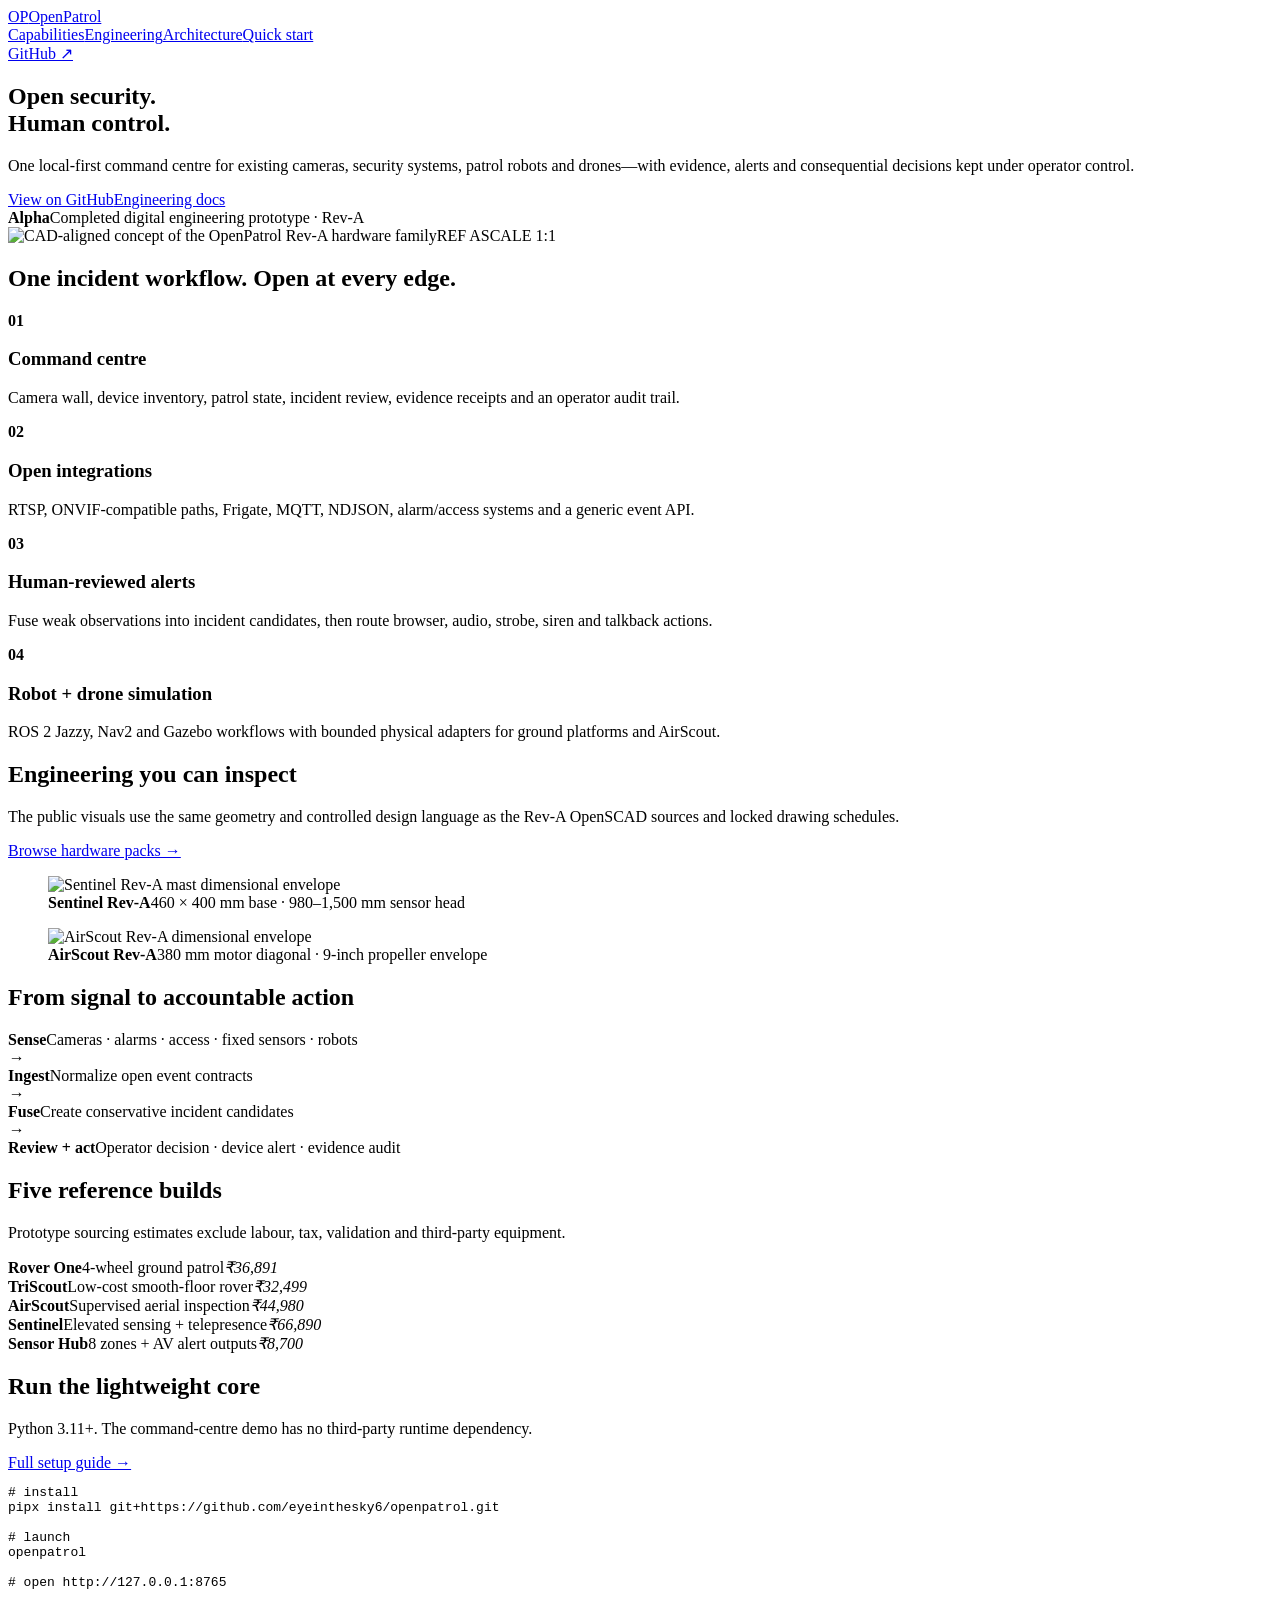
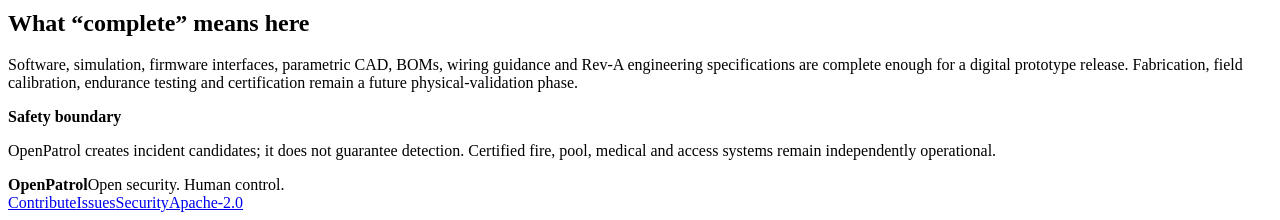
==== site/index.html @ d061abcc "Prepare OpenPatrol public launch" ====
<!doctype html>
<html lang="en">
<head>
  <meta charset="utf-8">
  <meta name="viewport" content="width=device-width,initial-scale=1">
  <meta name="description" content="OpenPatrol is an open, local-first command centre for cameras, security systems, patrol robots and drones.">
  <meta property="og:title" content="OpenPatrol — Open security. Human control.">
  <meta property="og:description" content="A completed digital engineering prototype for open, local-first patrol and incident operations.">
  <title>OpenPatrol — Open security. Human control.</title>
  <link rel="stylesheet" href="styles.css">
</head>
<body>
  <header class="nav"><a class="brand" href="#top"><span class="mark">OP</span>OpenPatrol</a><nav><a href="#capabilities">Capabilities</a><a href="#engineering">Engineering</a><a href="#architecture">Architecture</a><a href="#start">Quick start</a></nav><a class="nav-github" href="https://github.com/eyeinthesky6/openpatrol">GitHub ↗</a></header>
  <main id="top">
    <section class="hero wrap">
      <div class="hero-copy"><h1>Open security.<br><span>Human control.</span></h1><p>One local-first command centre for existing cameras, security systems, patrol robots and drones—with evidence, alerts and consequential decisions kept under operator control.</p><div class="actions"><a class="button primary" href="https://github.com/eyeinthesky6/openpatrol">View on GitHub</a><a class="button" href="https://github.com/eyeinthesky6/openpatrol/tree/main/docs">Engineering docs</a></div><div class="status"><strong>Alpha</strong><span>Completed digital engineering prototype · Rev-A</span></div></div>
      <div class="hero-visual"><img src="assets/openpatrol-hardware-family-concept.svg" alt="CAD-aligned concept of the OpenPatrol Rev-A hardware family"><span class="measure m1">REF A</span><span class="measure m2">SCALE 1:1</span></div>
    </section>
    <section id="capabilities" class="band"><div class="wrap"><h2>One incident workflow. Open at every edge.</h2><div class="capabilities"><article><b>01</b><h3>Command centre</h3><p>Camera wall, device inventory, patrol state, incident review, evidence receipts and an operator audit trail.</p></article><article><b>02</b><h3>Open integrations</h3><p>RTSP, ONVIF-compatible paths, Frigate, MQTT, NDJSON, alarm/access systems and a generic event API.</p></article><article><b>03</b><h3>Human-reviewed alerts</h3><p>Fuse weak observations into incident candidates, then route browser, audio, strobe, siren and talkback actions.</p></article><article><b>04</b><h3>Robot + drone simulation</h3><p>ROS 2 Jazzy, Nav2 and Gazebo workflows with bounded physical adapters for ground platforms and AirScout.</p></article></div></div></section>
    <section id="engineering" class="wrap engineering"><div class="section-head"><div><h2>Engineering you can inspect</h2><p>The public visuals use the same geometry and controlled design language as the Rev-A OpenSCAD sources and locked drawing schedules.</p></div><a href="https://github.com/eyeinthesky6/openpatrol/tree/main/hardware">Browse hardware packs →</a></div><div class="drawings"><figure><img src="assets/sentinel-mast-envelope.svg" alt="Sentinel Rev-A mast dimensional envelope"><figcaption><strong>Sentinel Rev-A</strong><span>460 × 400 mm base · 980–1,500 mm sensor head</span></figcaption></figure><figure><img src="assets/airscout-envelope.svg" alt="AirScout Rev-A dimensional envelope"><figcaption><strong>AirScout Rev-A</strong><span>380 mm motor diagonal · 9-inch propeller envelope</span></figcaption></figure></div></section>
    <section id="architecture" class="architecture"><div class="wrap"><h2>From signal to accountable action</h2><div class="flow"><div><strong>Sense</strong><span>Cameras · alarms · access · fixed sensors · robots</span></div><i>→</i><div><strong>Ingest</strong><span>Normalize open event contracts</span></div><i>→</i><div><strong>Fuse</strong><span>Create conservative incident candidates</span></div><i>→</i><div><strong>Review + act</strong><span>Operator decision · device alert · evidence audit</span></div></div></div></section>
    <section class="wrap platforms"><div class="section-head"><div><h2>Five reference builds</h2><p>Prototype sourcing estimates exclude labour, tax, validation and third-party equipment.</p></div></div><div class="platform-list"><div><strong>Rover One</strong><span>4-wheel ground patrol</span><em>₹36,891</em></div><div><strong>TriScout</strong><span>Low-cost smooth-floor rover</span><em>₹32,499</em></div><div><strong>AirScout</strong><span>Supervised aerial inspection</span><em>₹44,980</em></div><div><strong>Sentinel</strong><span>Elevated sensing + telepresence</span><em>₹66,890</em></div><div><strong>Sensor Hub</strong><span>8 zones + AV alert outputs</span><em>₹8,700</em></div></div></section>
    <section id="start" class="start"><div class="wrap start-grid"><div><h2>Run the lightweight core</h2><p>Python 3.11+. The command-centre demo has no third-party runtime dependency.</p><a href="https://github.com/eyeinthesky6/openpatrol/blob/main/docs/setup-guide.md">Full setup guide →</a></div><pre><code><span># install</span>
pipx install git+https://github.com/eyeinthesky6/openpatrol.git

<span># launch</span>
openpatrol

<span># open http://127.0.0.1:8765</span></code></pre></div></section>
    <section class="wrap boundary"><div><h2>What “complete” means here</h2><p>Software, simulation, firmware interfaces, parametric CAD, BOMs, wiring guidance and Rev-A engineering specifications are complete enough for a digital prototype release. Fabrication, field calibration, endurance testing and certification remain a future physical-validation phase.</p></div><div class="boundary-note"><strong>Safety boundary</strong><p>OpenPatrol creates incident candidates; it does not guarantee detection. Certified fire, pool, medical and access systems remain independently operational.</p></div></section>
  </main>
  <footer><div class="wrap"><div><strong>OpenPatrol</strong><span>Open security. Human control.</span></div><div><a href="https://github.com/eyeinthesky6/openpatrol/blob/main/CONTRIBUTING.md">Contribute</a><a href="https://github.com/eyeinthesky6/openpatrol/issues">Issues</a><a href="https://github.com/eyeinthesky6/openpatrol/blob/main/SECURITY.md">Security</a><a href="https://github.com/eyeinthesky6/openpatrol/blob/main/LICENSE">Apache-2.0</a></div></div></footer>
</body>
</html>
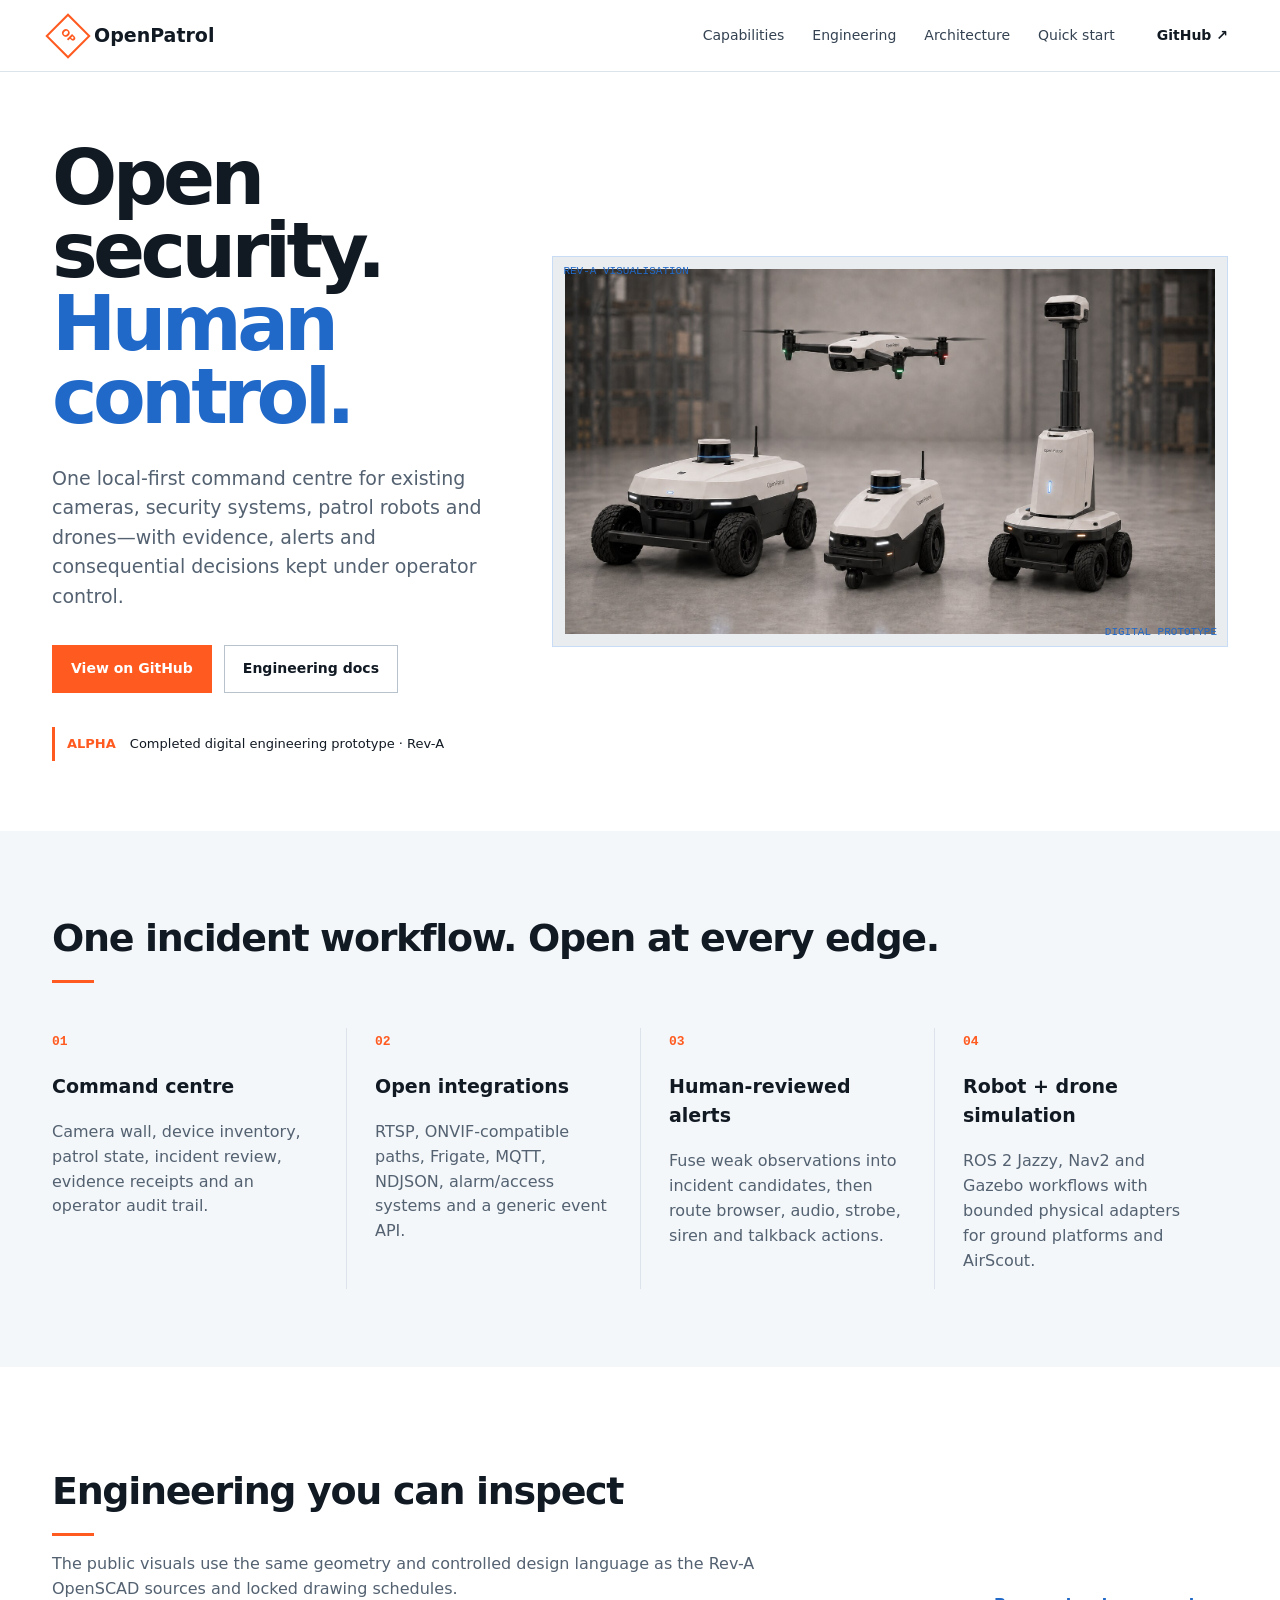
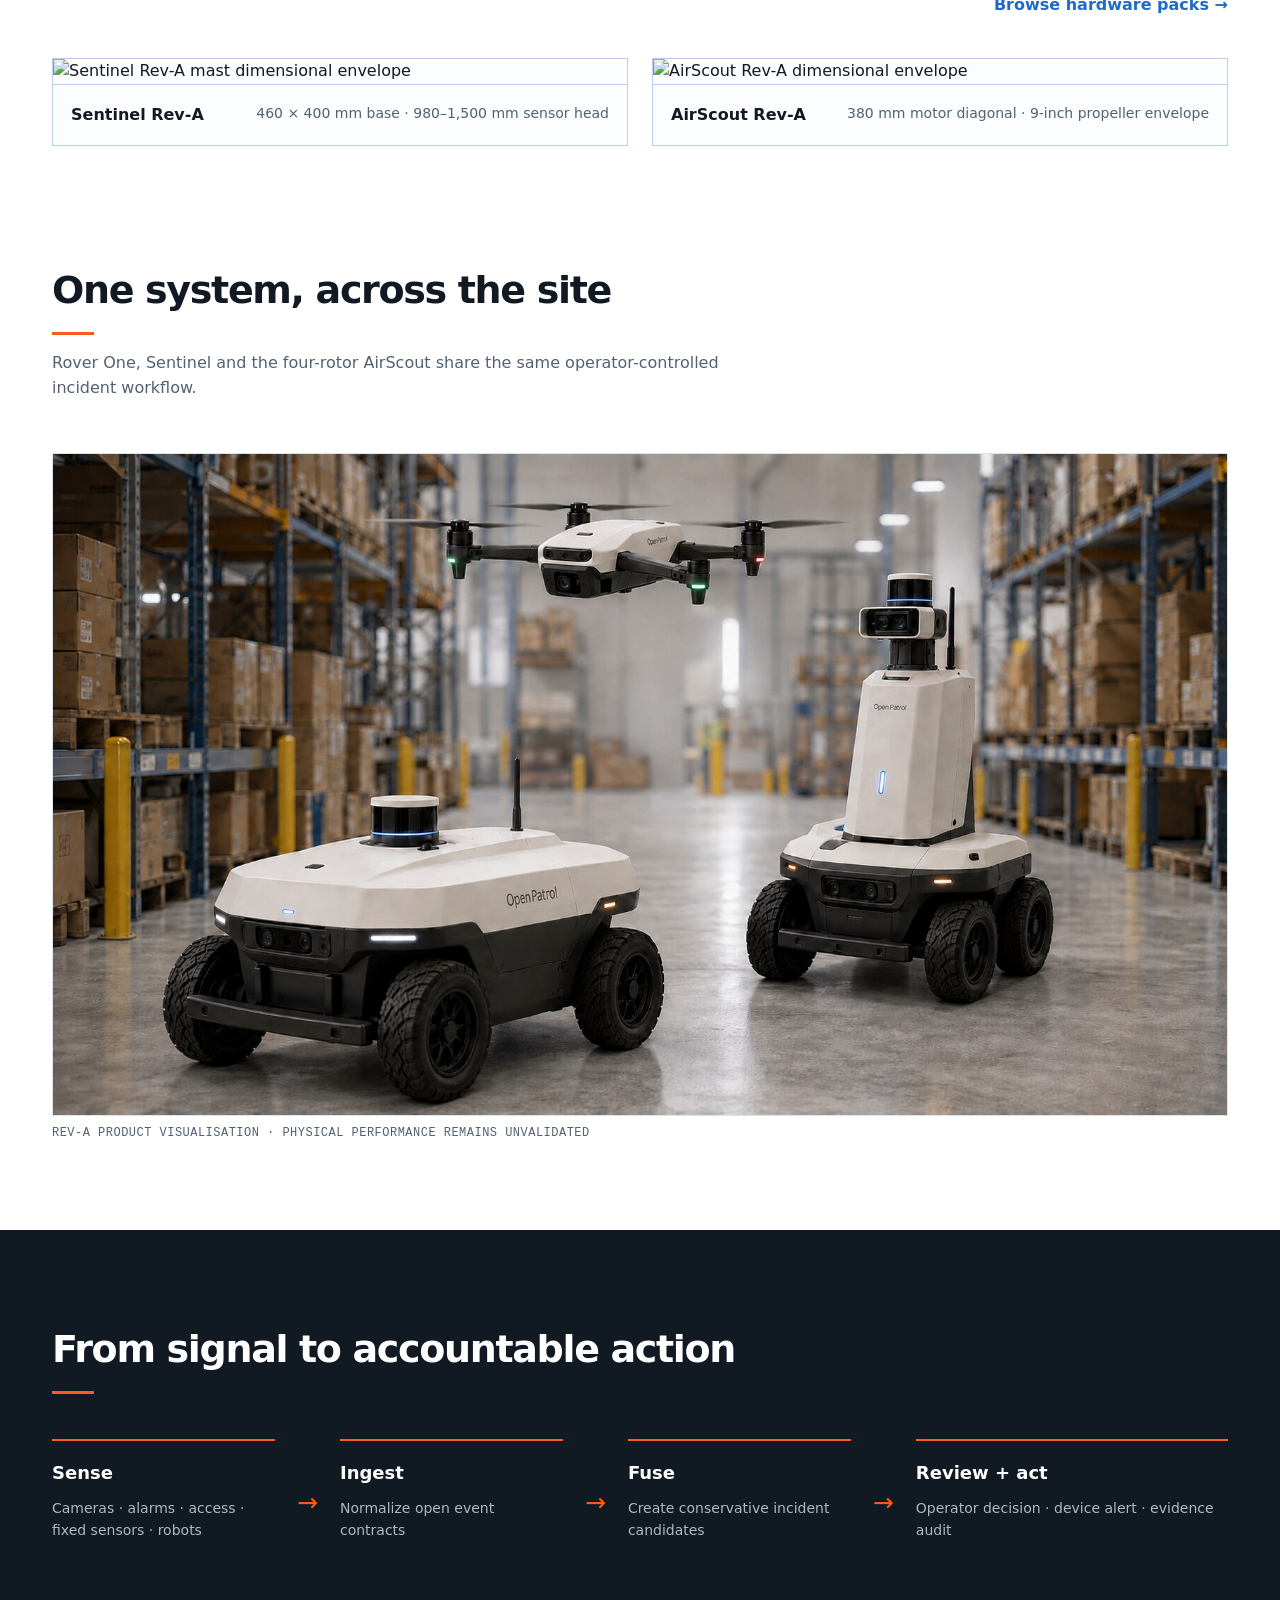
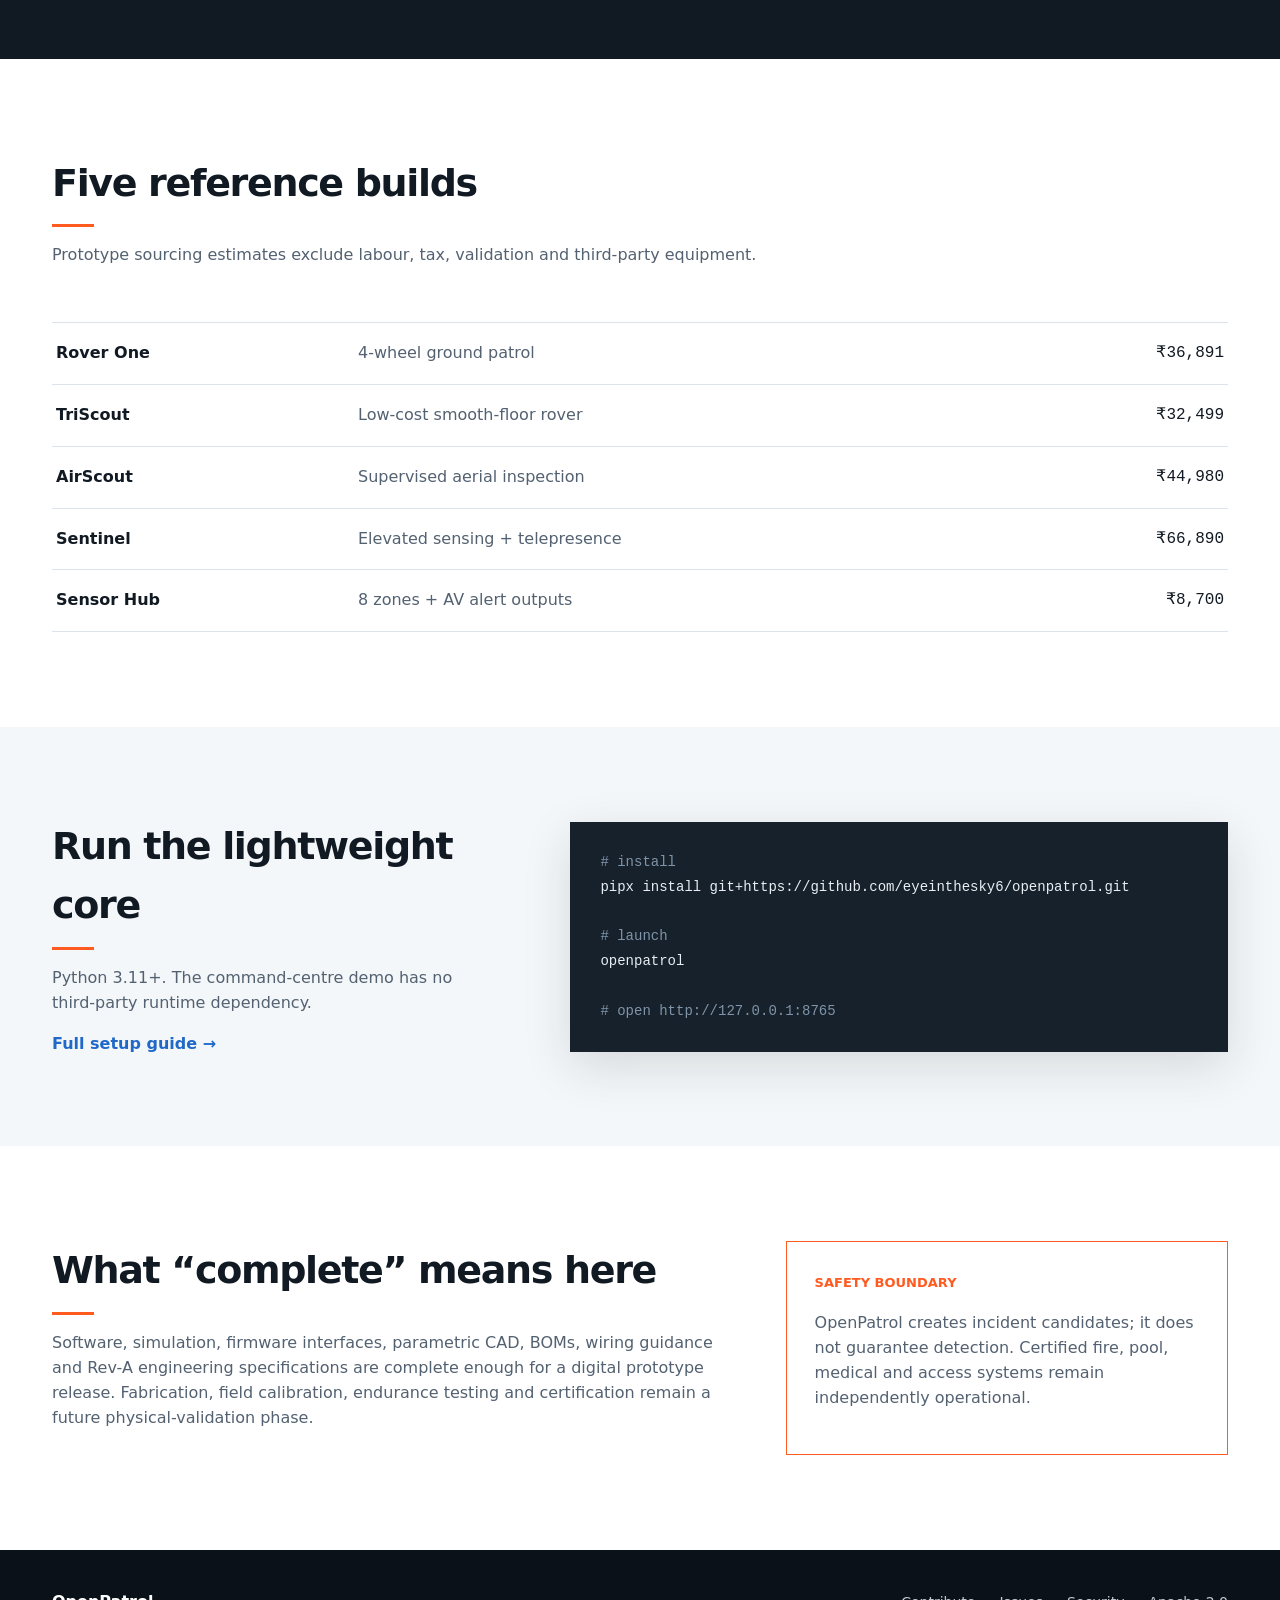
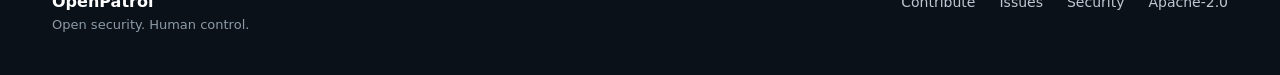
==== commit c1b62c9c: "Fix AirScout visuals and complete Pages presentation" ====
--- a/site/index.html
+++ b/site/index.html
@@ -14,10 +14,11 @@
   <main id="top">
     <section class="hero wrap">
       <div class="hero-copy"><h1>Open security.<br><span>Human control.</span></h1><p>One local-first command centre for existing cameras, security systems, patrol robots and drones—with evidence, alerts and consequential decisions kept under operator control.</p><div class="actions"><a class="button primary" href="https://github.com/eyeinthesky6/openpatrol">View on GitHub</a><a class="button" href="https://github.com/eyeinthesky6/openpatrol/tree/main/docs">Engineering docs</a></div><div class="status"><strong>Alpha</strong><span>Completed digital engineering prototype · Rev-A</span></div></div>
-      <div class="hero-visual"><img src="assets/openpatrol-hardware-family-concept.svg" alt="CAD-aligned concept of the OpenPatrol Rev-A hardware family"><span class="measure m1">REF A</span><span class="measure m2">SCALE 1:1</span></div>
+      <div class="hero-visual product-hero"><img src="assets/openpatrol-family-hero.jpg" alt="OpenPatrol Rover One, TriScout, four-rotor AirScout and Sentinel Rev-A product family"><span class="measure m1">REV-A VISUALISATION</span><span class="measure m2">DIGITAL PROTOTYPE</span></div>
     </section>
     <section id="capabilities" class="band"><div class="wrap"><h2>One incident workflow. Open at every edge.</h2><div class="capabilities"><article><b>01</b><h3>Command centre</h3><p>Camera wall, device inventory, patrol state, incident review, evidence receipts and an operator audit trail.</p></article><article><b>02</b><h3>Open integrations</h3><p>RTSP, ONVIF-compatible paths, Frigate, MQTT, NDJSON, alarm/access systems and a generic event API.</p></article><article><b>03</b><h3>Human-reviewed alerts</h3><p>Fuse weak observations into incident candidates, then route browser, audio, strobe, siren and talkback actions.</p></article><article><b>04</b><h3>Robot + drone simulation</h3><p>ROS 2 Jazzy, Nav2 and Gazebo workflows with bounded physical adapters for ground platforms and AirScout.</p></article></div></div></section>
     <section id="engineering" class="wrap engineering"><div class="section-head"><div><h2>Engineering you can inspect</h2><p>The public visuals use the same geometry and controlled design language as the Rev-A OpenSCAD sources and locked drawing schedules.</p></div><a href="https://github.com/eyeinthesky6/openpatrol/tree/main/hardware">Browse hardware packs →</a></div><div class="drawings"><figure><img src="assets/sentinel-mast-envelope.svg" alt="Sentinel Rev-A mast dimensional envelope"><figcaption><strong>Sentinel Rev-A</strong><span>460 × 400 mm base · 980–1,500 mm sensor head</span></figcaption></figure><figure><img src="assets/airscout-envelope.svg" alt="AirScout Rev-A dimensional envelope"><figcaption><strong>AirScout Rev-A</strong><span>380 mm motor diagonal · 9-inch propeller envelope</span></figcaption></figure></div></section>
+    <section class="wrap operations"><div class="section-head"><div><h2>One system, across the site</h2><p>Rover One, Sentinel and the four-rotor AirScout share the same operator-controlled incident workflow.</p></div></div><figure><img src="assets/openpatrol-warehouse-operation.jpg" alt="OpenPatrol Rover One, Sentinel and four-rotor AirScout operating in a warehouse"><figcaption>Rev-A product visualisation · physical performance remains unvalidated</figcaption></figure></section>
     <section id="architecture" class="architecture"><div class="wrap"><h2>From signal to accountable action</h2><div class="flow"><div><strong>Sense</strong><span>Cameras · alarms · access · fixed sensors · robots</span></div><i>→</i><div><strong>Ingest</strong><span>Normalize open event contracts</span></div><i>→</i><div><strong>Fuse</strong><span>Create conservative incident candidates</span></div><i>→</i><div><strong>Review + act</strong><span>Operator decision · device alert · evidence audit</span></div></div></div></section>
     <section class="wrap platforms"><div class="section-head"><div><h2>Five reference builds</h2><p>Prototype sourcing estimates exclude labour, tax, validation and third-party equipment.</p></div></div><div class="platform-list"><div><strong>Rover One</strong><span>4-wheel ground patrol</span><em>₹36,891</em></div><div><strong>TriScout</strong><span>Low-cost smooth-floor rover</span><em>₹32,499</em></div><div><strong>AirScout</strong><span>Supervised aerial inspection</span><em>₹44,980</em></div><div><strong>Sentinel</strong><span>Elevated sensing + telepresence</span><em>₹66,890</em></div><div><strong>Sensor Hub</strong><span>8 zones + AV alert outputs</span><em>₹8,700</em></div></div></section>
     <section id="start" class="start"><div class="wrap start-grid"><div><h2>Run the lightweight core</h2><p>Python 3.11+. The command-centre demo has no third-party runtime dependency.</p><a href="https://github.com/eyeinthesky6/openpatrol/blob/main/docs/setup-guide.md">Full setup guide →</a></div><pre><code><span># install</span>
--- a/site/styles.css
+++ b/site/styles.css
@@ -0,0 +1,10 @@
+:root{--ink:#111923;--muted:#536171;--line:#dce3ea;--soft:#f4f7f9;--orange:#ff5a1f;--blue:#2169c8;--max:1240px}
+*{box-sizing:border-box}html{scroll-behavior:smooth}body{margin:0;color:var(--ink);background:#fff;font:16px/1.55 Inter,ui-sans-serif,system-ui,-apple-system,BlinkMacSystemFont,"Segoe UI",sans-serif}a{color:inherit;text-decoration:none}.wrap{max-width:var(--max);margin:auto;padding-left:32px;padding-right:32px}
+.nav{height:72px;border-bottom:1px solid var(--line);display:flex;align-items:center;padding:0 max(24px,calc((100vw - var(--max))/2 + 32px));gap:42px;position:sticky;top:0;background:rgba(255,255,255,.94);backdrop-filter:blur(12px);z-index:10}.brand{font-size:19px;font-weight:760;display:flex;align-items:center;gap:10px}.mark{width:32px;height:32px;display:grid;place-items:center;border:2px solid var(--orange);color:var(--orange);font-size:10px;transform:rotate(45deg)}nav{display:flex;gap:28px;margin-left:auto}nav a,.nav-github{font-size:14px;color:#344252}.nav-github{font-weight:700;color:var(--ink)}
+.hero{min-height:660px;display:grid;grid-template-columns:.8fr 1.2fr;align-items:center;gap:50px;padding-top:70px;padding-bottom:70px}.hero h1{font-size:clamp(52px,6vw,84px);line-height:.95;letter-spacing:-.06em;margin:0 0 30px}.hero h1 span{color:var(--blue)}.hero-copy>p{max-width:550px;color:var(--muted);font-size:19px}.actions{display:flex;gap:12px;margin:34px 0}.button{border:1px solid #b8c2cc;padding:12px 18px;font-weight:700;font-size:14px}.button.primary{background:var(--orange);border-color:var(--orange);color:#fff}.status{border-left:3px solid var(--orange);padding:7px 12px;display:flex;gap:14px;font-size:13px}.status strong{color:var(--orange);text-transform:uppercase}.hero-visual{position:relative;background-image:linear-gradient(#dbe7f8 1px,transparent 1px),linear-gradient(90deg,#dbe7f8 1px,transparent 1px);background-size:28px 28px;padding:28px;border:1px solid #c8dcf6}.hero-visual img{width:100%;display:block}.measure{position:absolute;color:var(--blue);font:11px ui-monospace,monospace}.m1{top:8px;left:10px}.m2{right:10px;bottom:8px}.product-hero{padding:12px;background:#e9edf0}.product-hero img{aspect-ratio:16/9;object-fit:cover}.operations{padding-top:20px;padding-bottom:90px}.operations figure{margin:36px 0 0}.operations img{display:block;width:100%;border:1px solid var(--line)}.operations figcaption{margin-top:10px;color:var(--muted);font:12px ui-monospace,monospace;text-transform:uppercase;letter-spacing:.04em}
+.band{background:var(--soft);padding:78px 0}.band h2,.section-head h2,.architecture h2,.platforms h2,.start h2,.boundary h2{font-size:38px;letter-spacing:-.035em;margin:0 0 15px}.band h2:after,.section-head h2:after,.architecture h2:after,.platforms h2:after,.start h2:after,.boundary h2:after{content:"";display:block;width:42px;border-bottom:3px solid var(--orange);padding-top:12px}.capabilities{display:grid;grid-template-columns:repeat(4,1fr);margin-top:45px}.capabilities article{padding:0 28px;border-left:1px solid var(--line)}.capabilities article:first-child{padding-left:0;border:0}.capabilities b{font:700 13px ui-monospace,monospace;color:var(--orange)}.capabilities h3{font-size:19px}.capabilities p,.section-head p,.platforms p,.start p,.boundary p{color:var(--muted)}
+.engineering,.platforms,.boundary{padding-top:95px;padding-bottom:95px}.section-head{display:flex;align-items:end;justify-content:space-between;gap:30px}.section-head>div{max-width:720px}.section-head>a{color:var(--blue);font-weight:700}.drawings{display:grid;grid-template-columns:1fr 1fr;gap:24px;margin-top:40px}.drawings figure{margin:0;border:1px solid #b9d0ec;background:#fbfdff}.drawings img{width:100%;height:370px;object-fit:contain}.drawings figcaption{border-top:1px solid #b9d0ec;padding:18px;display:flex;justify-content:space-between}.drawings figcaption span{color:var(--muted);font-size:14px}
+.architecture{padding:90px 0;background:#111923;color:#fff}.flow{display:grid;grid-template-columns:1fr auto 1fr auto 1fr auto 1.4fr;align-items:center;gap:22px;margin-top:45px}.flow div{min-height:130px;border-top:2px solid var(--orange);padding-top:18px}.flow strong{display:block;font-size:18px;margin-bottom:12px}.flow span{display:block;color:#aeb9c6;font-size:14px}.flow i{font-style:normal;color:var(--orange);font-size:25px}.platform-list{margin-top:38px;border-top:1px solid var(--line)}.platform-list>div{display:grid;grid-template-columns:1fr 2fr 1fr;gap:20px;padding:18px 4px;border-bottom:1px solid var(--line)}.platform-list span{color:var(--muted)}.platform-list em{text-align:right;font-style:normal;font-family:ui-monospace,monospace}
+.start{padding:90px 0;background:var(--soft)}.start-grid{display:grid;grid-template-columns:.8fr 1.2fr;gap:80px;align-items:center}.start a{color:var(--blue);font-weight:700}pre{margin:0;background:#17212b;color:#e7edf3;padding:28px 30px;overflow:auto;box-shadow:0 15px 45px #14202b22}code{font:14px/1.7 ui-monospace,SFMono-Regular,Consolas,monospace}code span{color:#7f94a8}.boundary{display:grid;grid-template-columns:1.5fr 1fr;gap:70px}.boundary-note{border:1px solid var(--orange);padding:28px}.boundary-note strong{color:var(--orange);text-transform:uppercase;font-size:13px}footer{background:#0b1118;color:#fff;padding:40px 0}footer .wrap{display:flex;justify-content:space-between}footer strong,footer span{display:block}footer span{color:#8c9aa8;font-size:13px}footer a{color:#bdc8d3;font-size:14px;margin-left:24px}
+@media(max-width:900px){nav{display:none}.hero,.start-grid,.boundary{grid-template-columns:1fr}.hero{padding-top:50px}.capabilities{grid-template-columns:1fr 1fr;gap:38px}.capabilities article:nth-child(3){border-left:0;padding-left:0}.drawings{grid-template-columns:1fr}.flow{grid-template-columns:1fr}.flow i{transform:rotate(90deg);justify-self:center}.drawings figcaption{display:block}.drawings figcaption span{display:block;margin-top:5px}}
+@media(max-width:560px){.wrap{padding-left:20px;padding-right:20px}.nav{padding:0 20px}.hero h1{font-size:50px}.actions{flex-direction:column}.capabilities{grid-template-columns:1fr}.capabilities article{border-left:0;padding:24px 0 0;border-top:1px solid var(--line)}.section-head{display:block}.platform-list>div{grid-template-columns:1fr}.platform-list em{text-align:left}.drawings img{height:260px}footer .wrap{display:block}footer .wrap>div:last-child{margin-top:24px}footer a{display:block;margin:8px 0}}
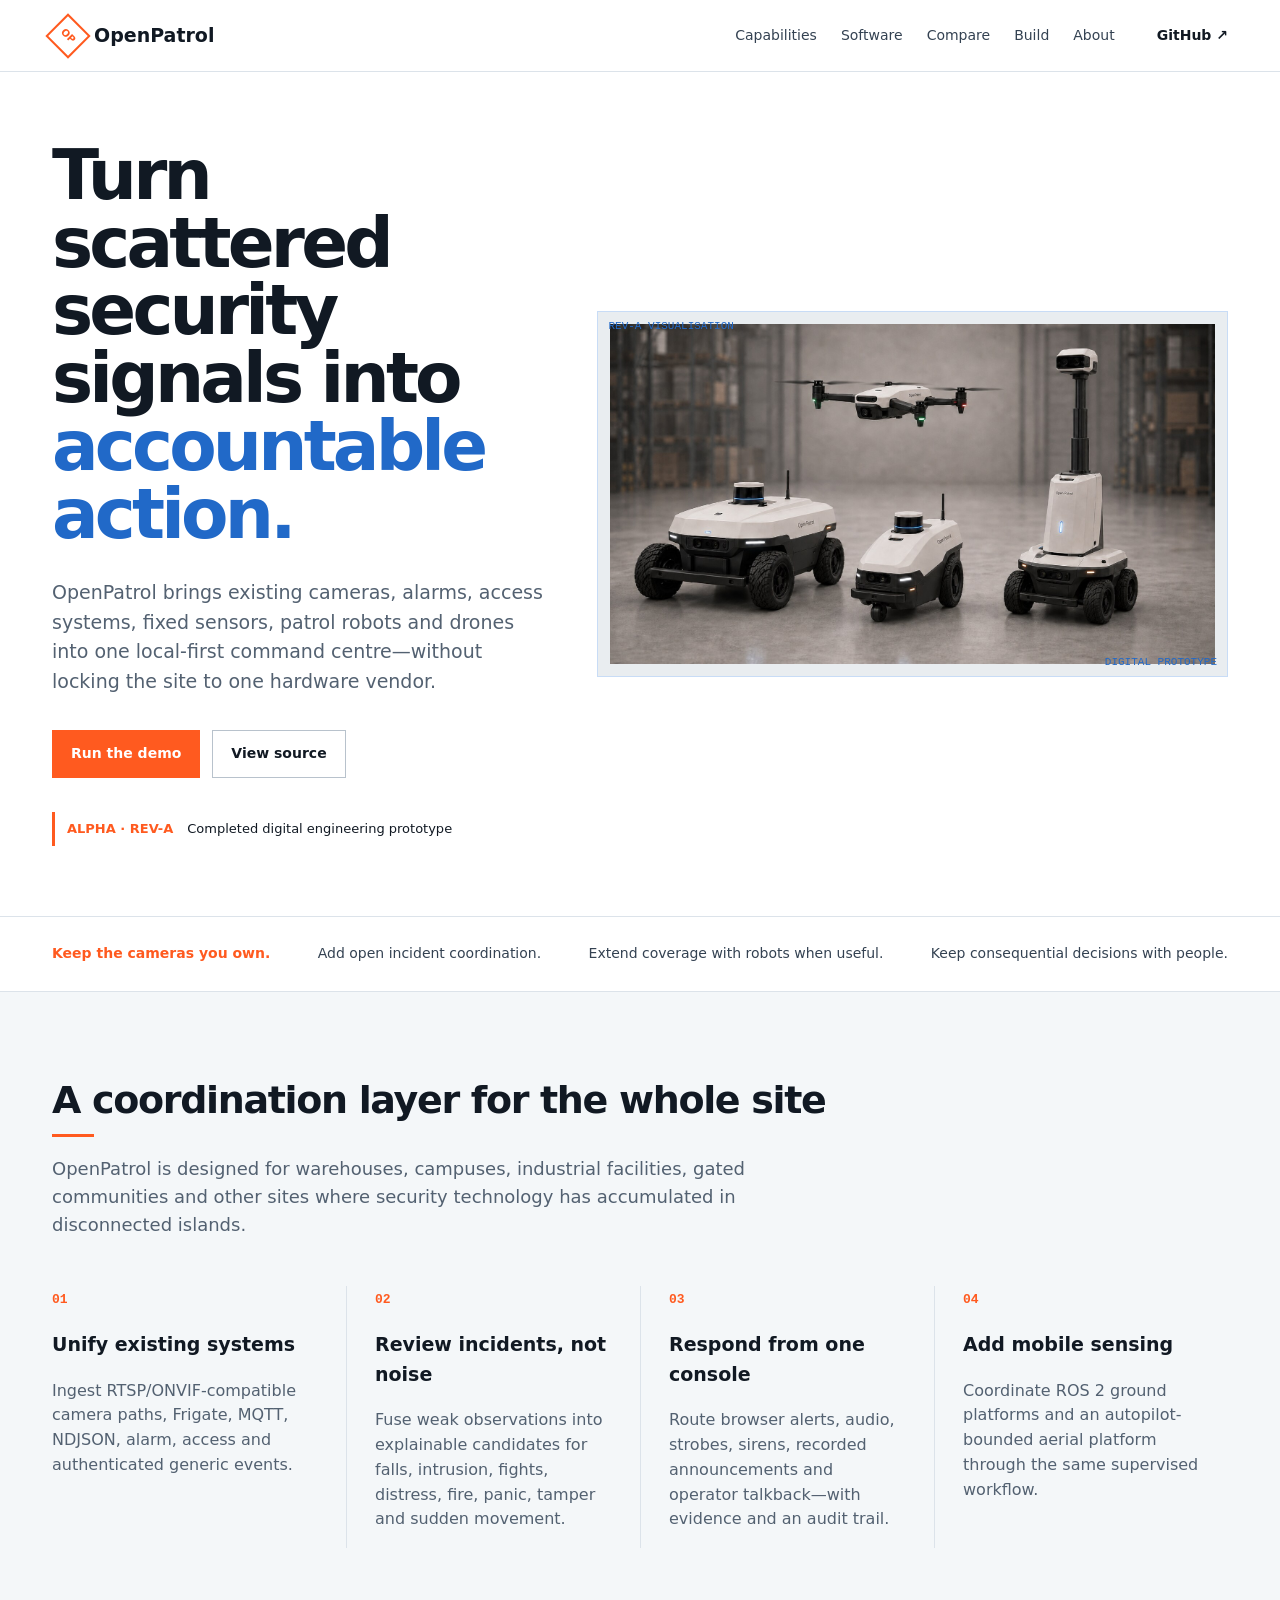
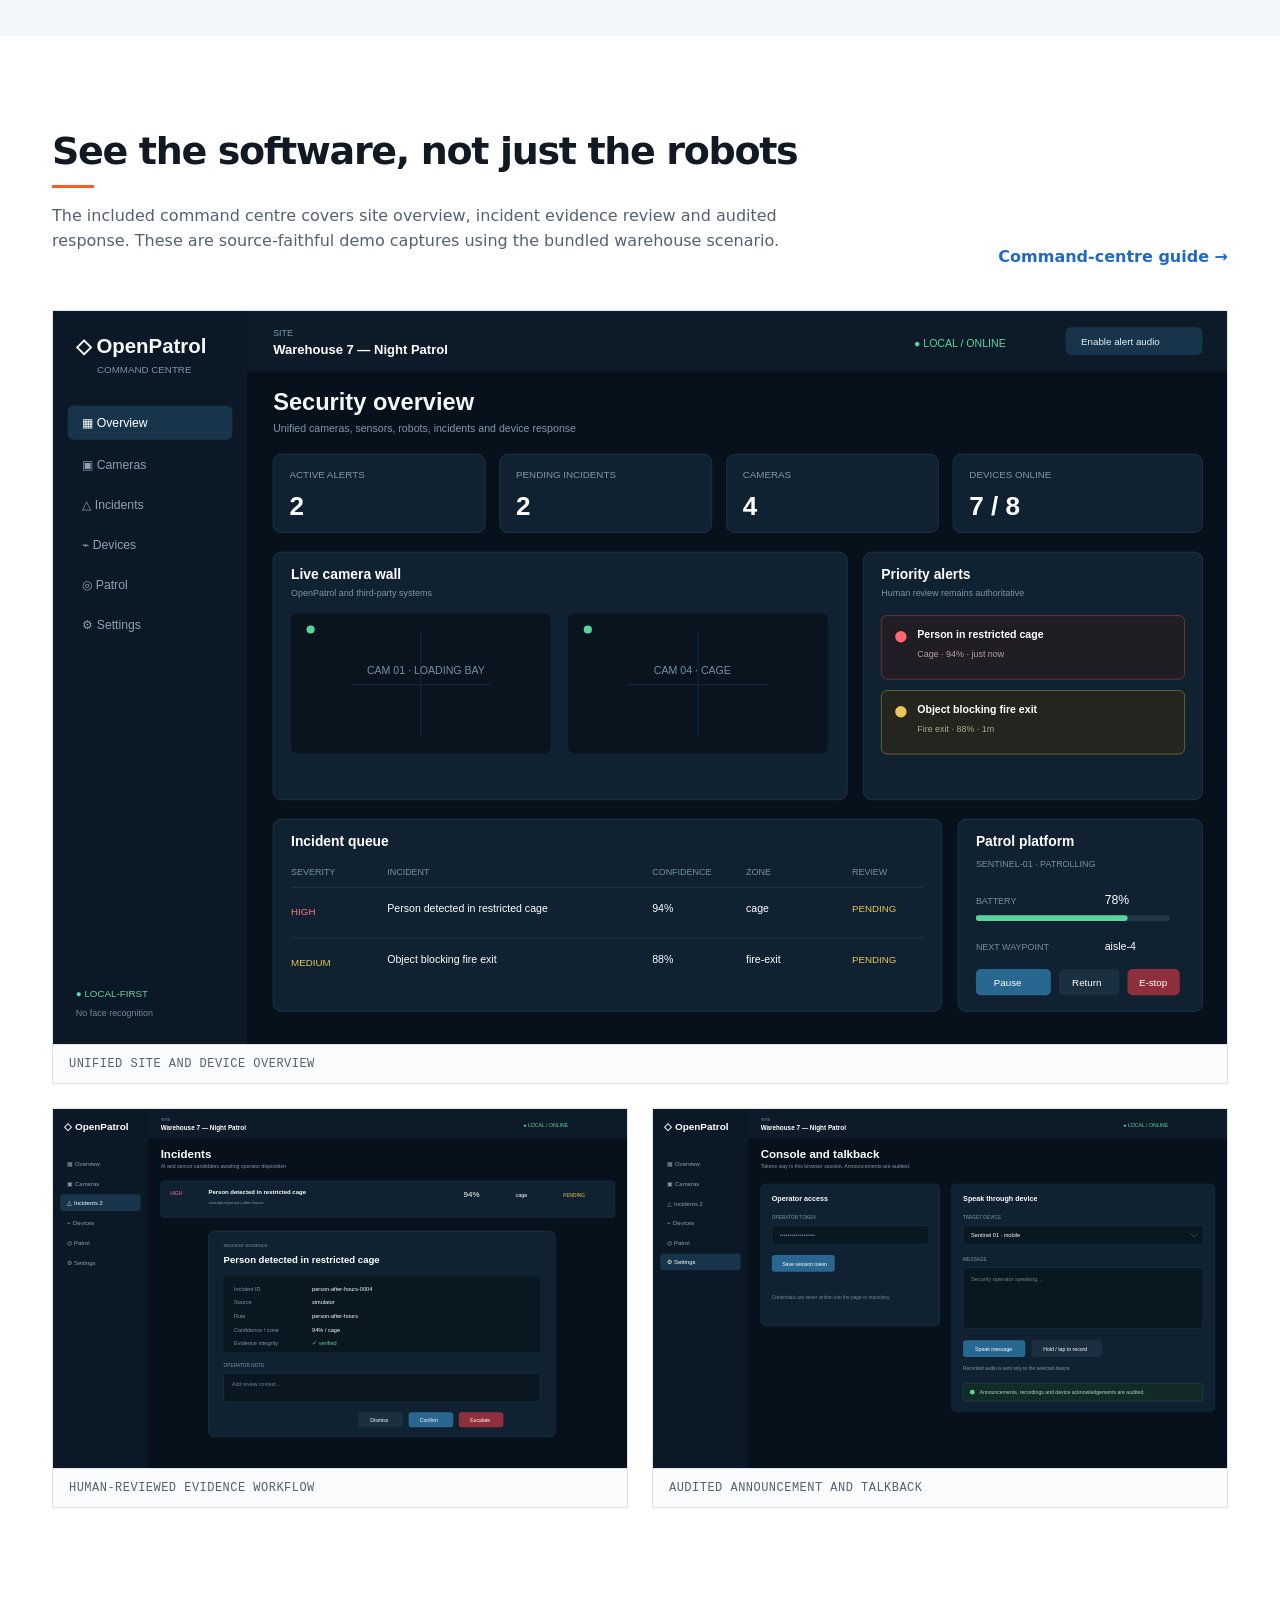
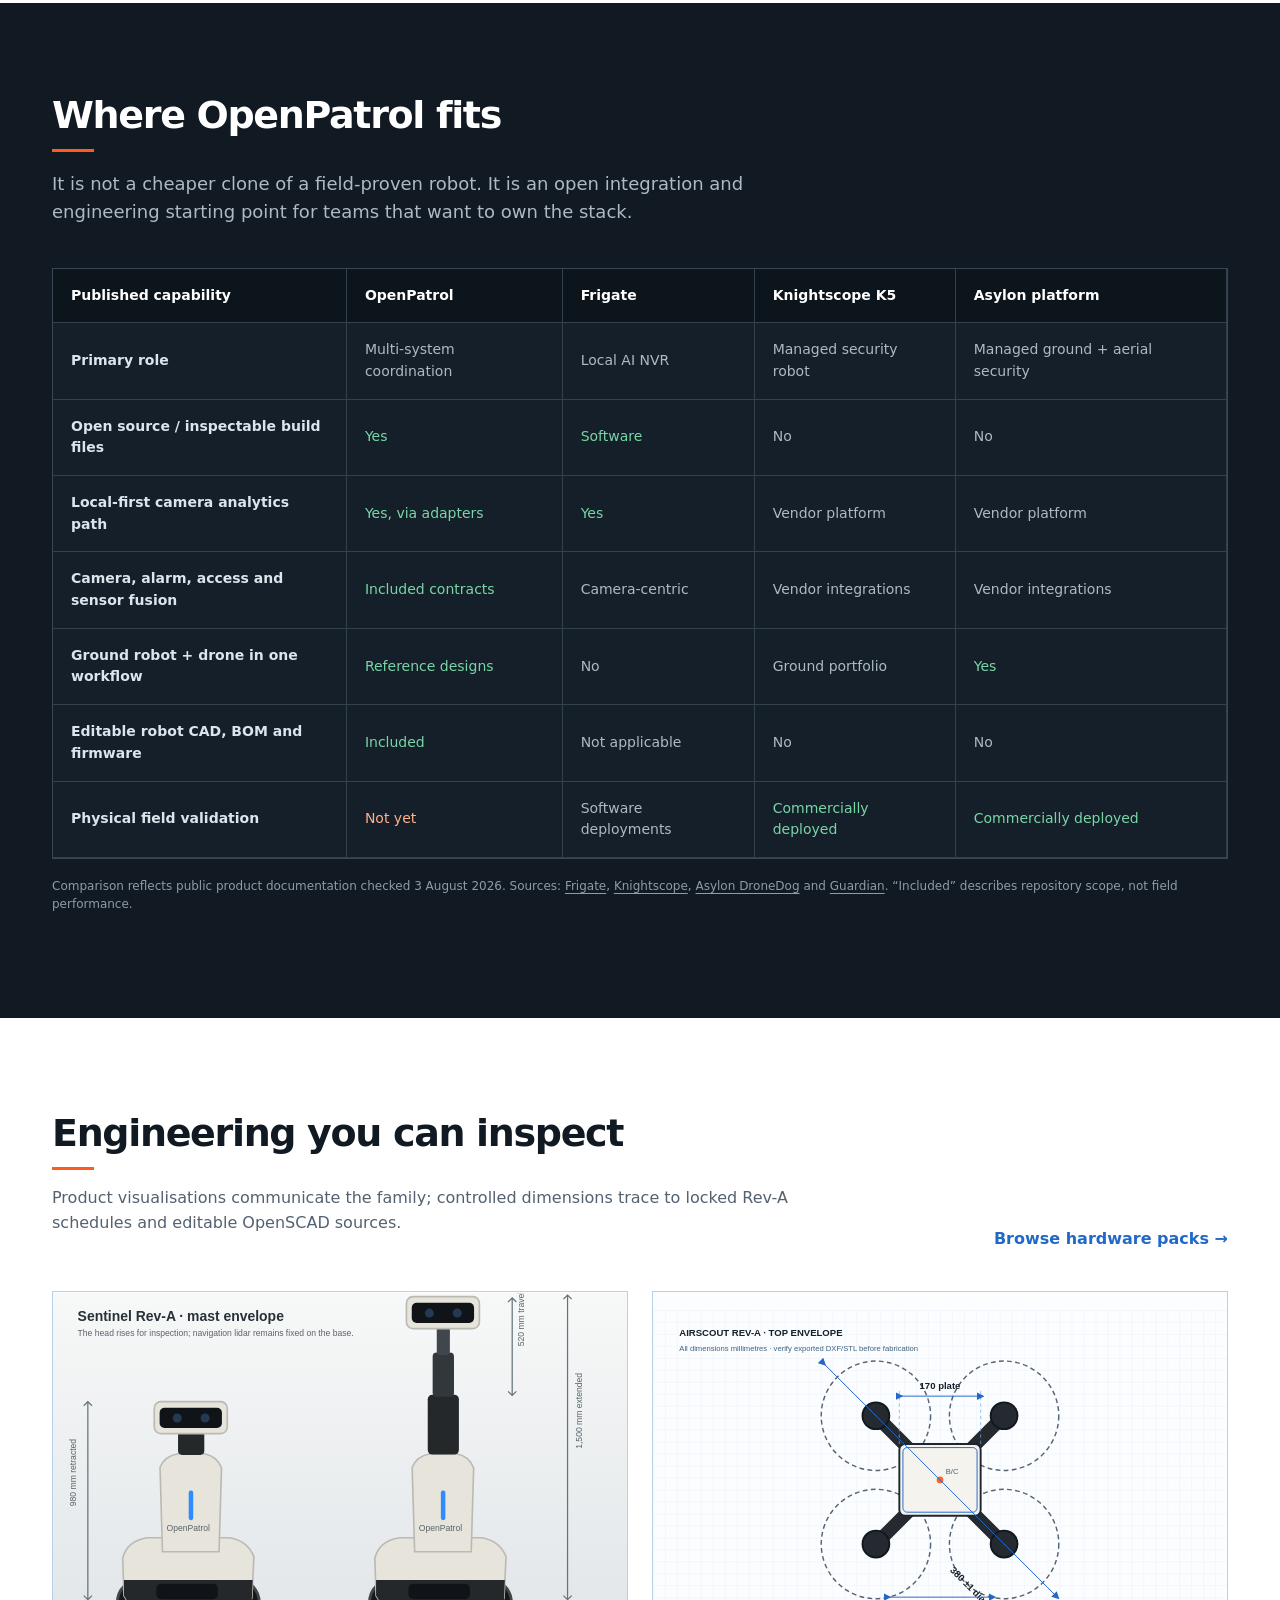
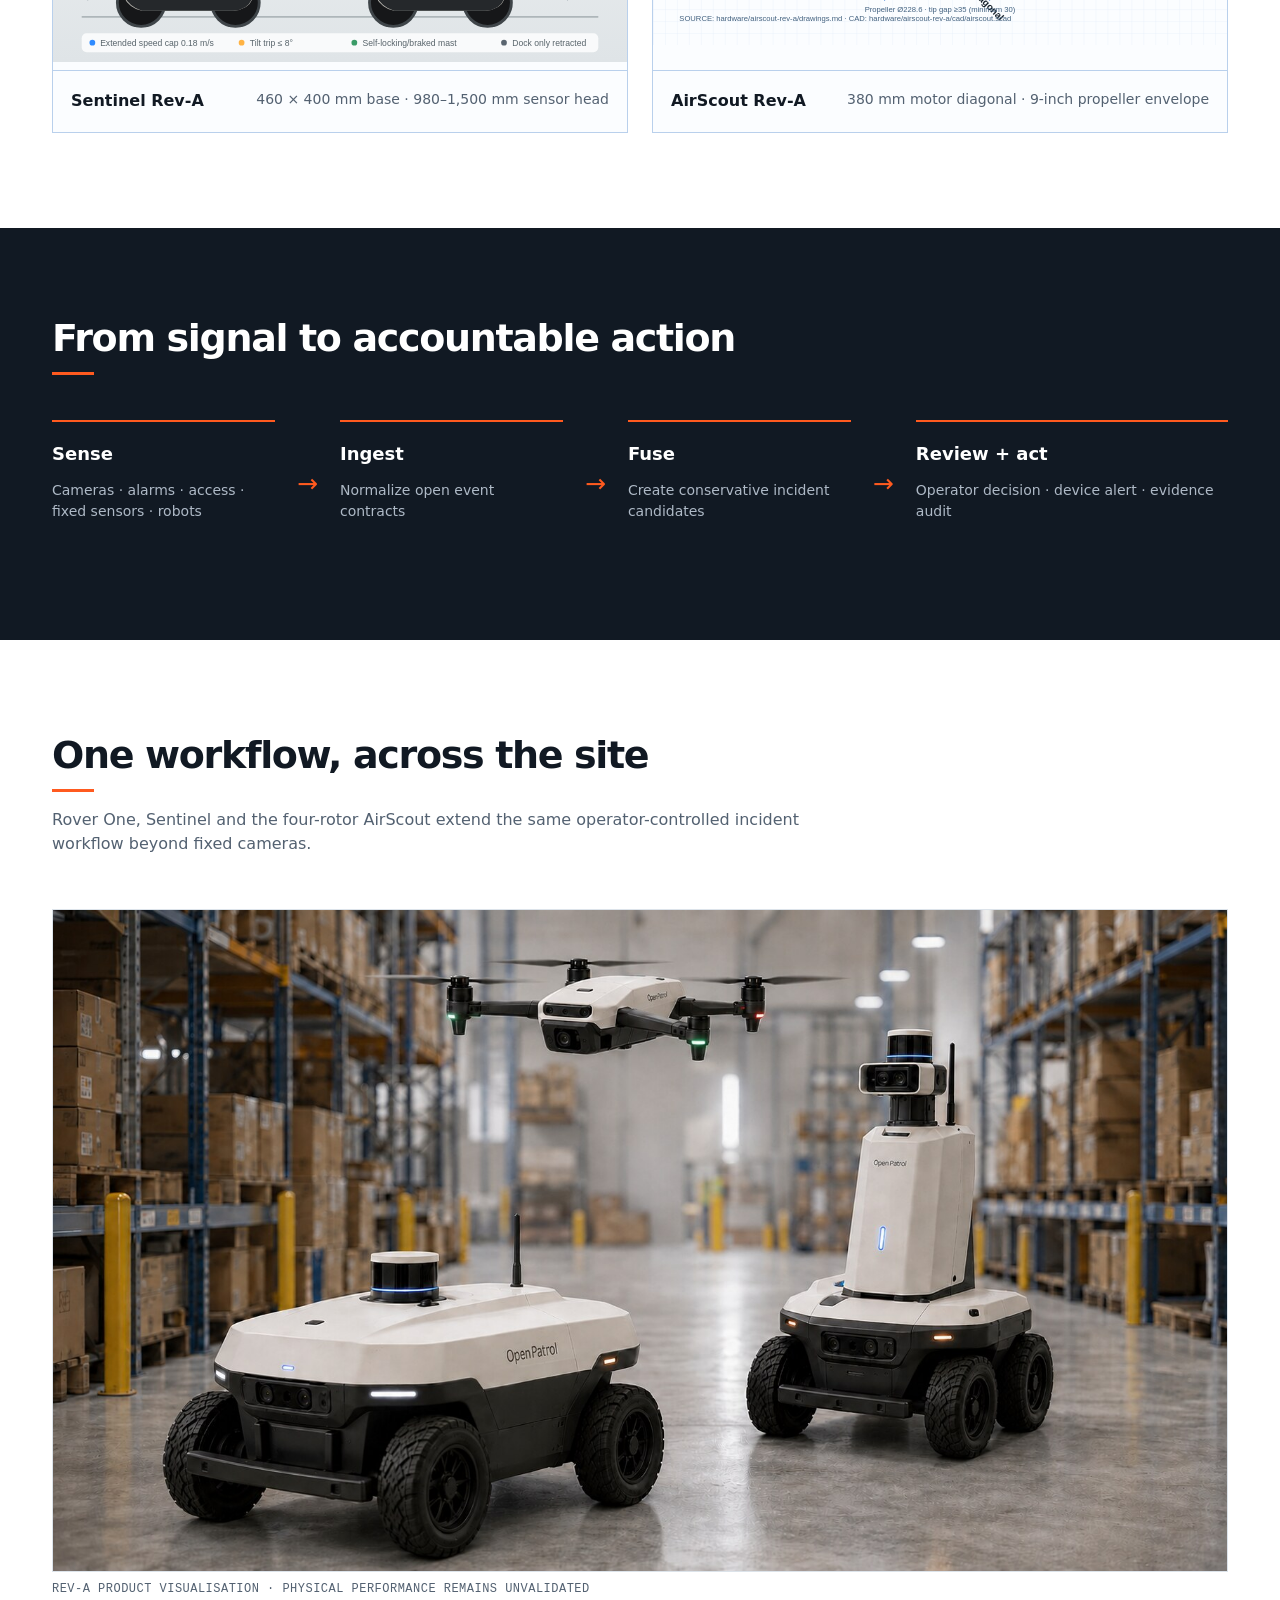
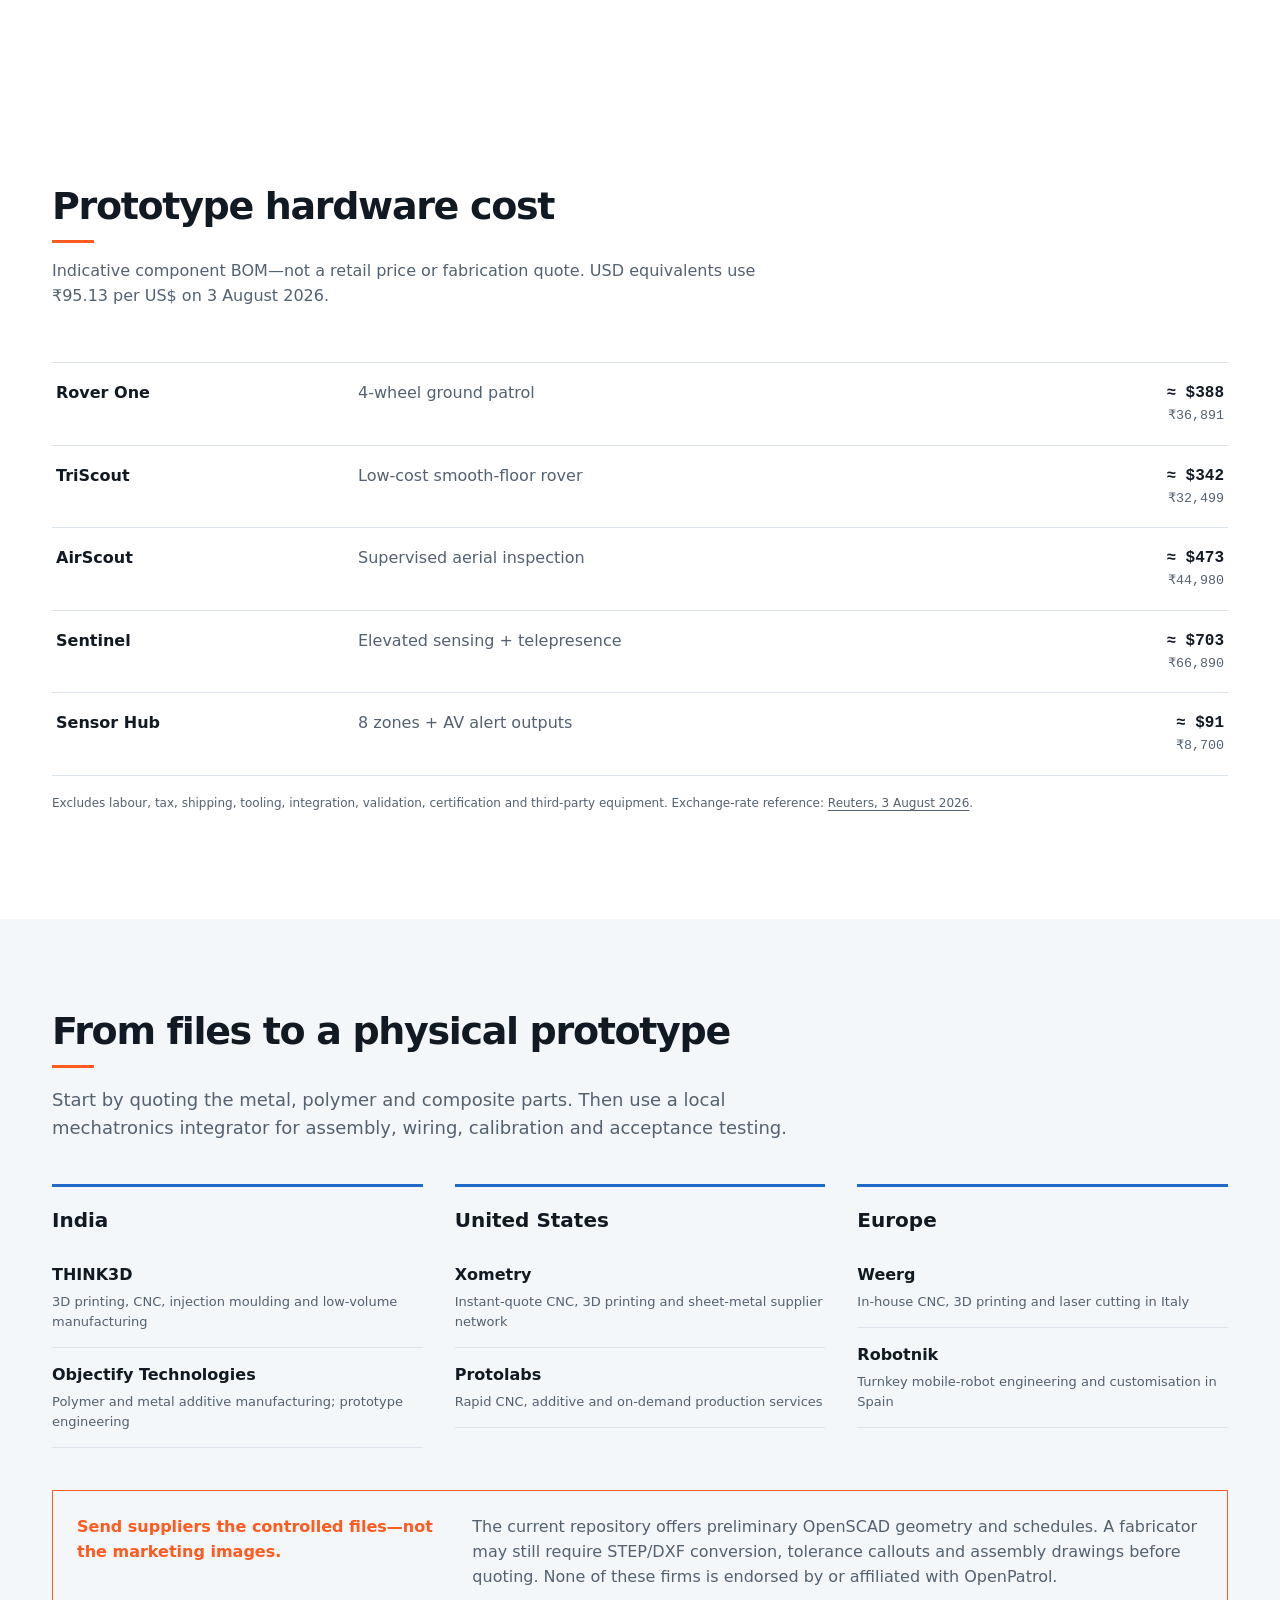
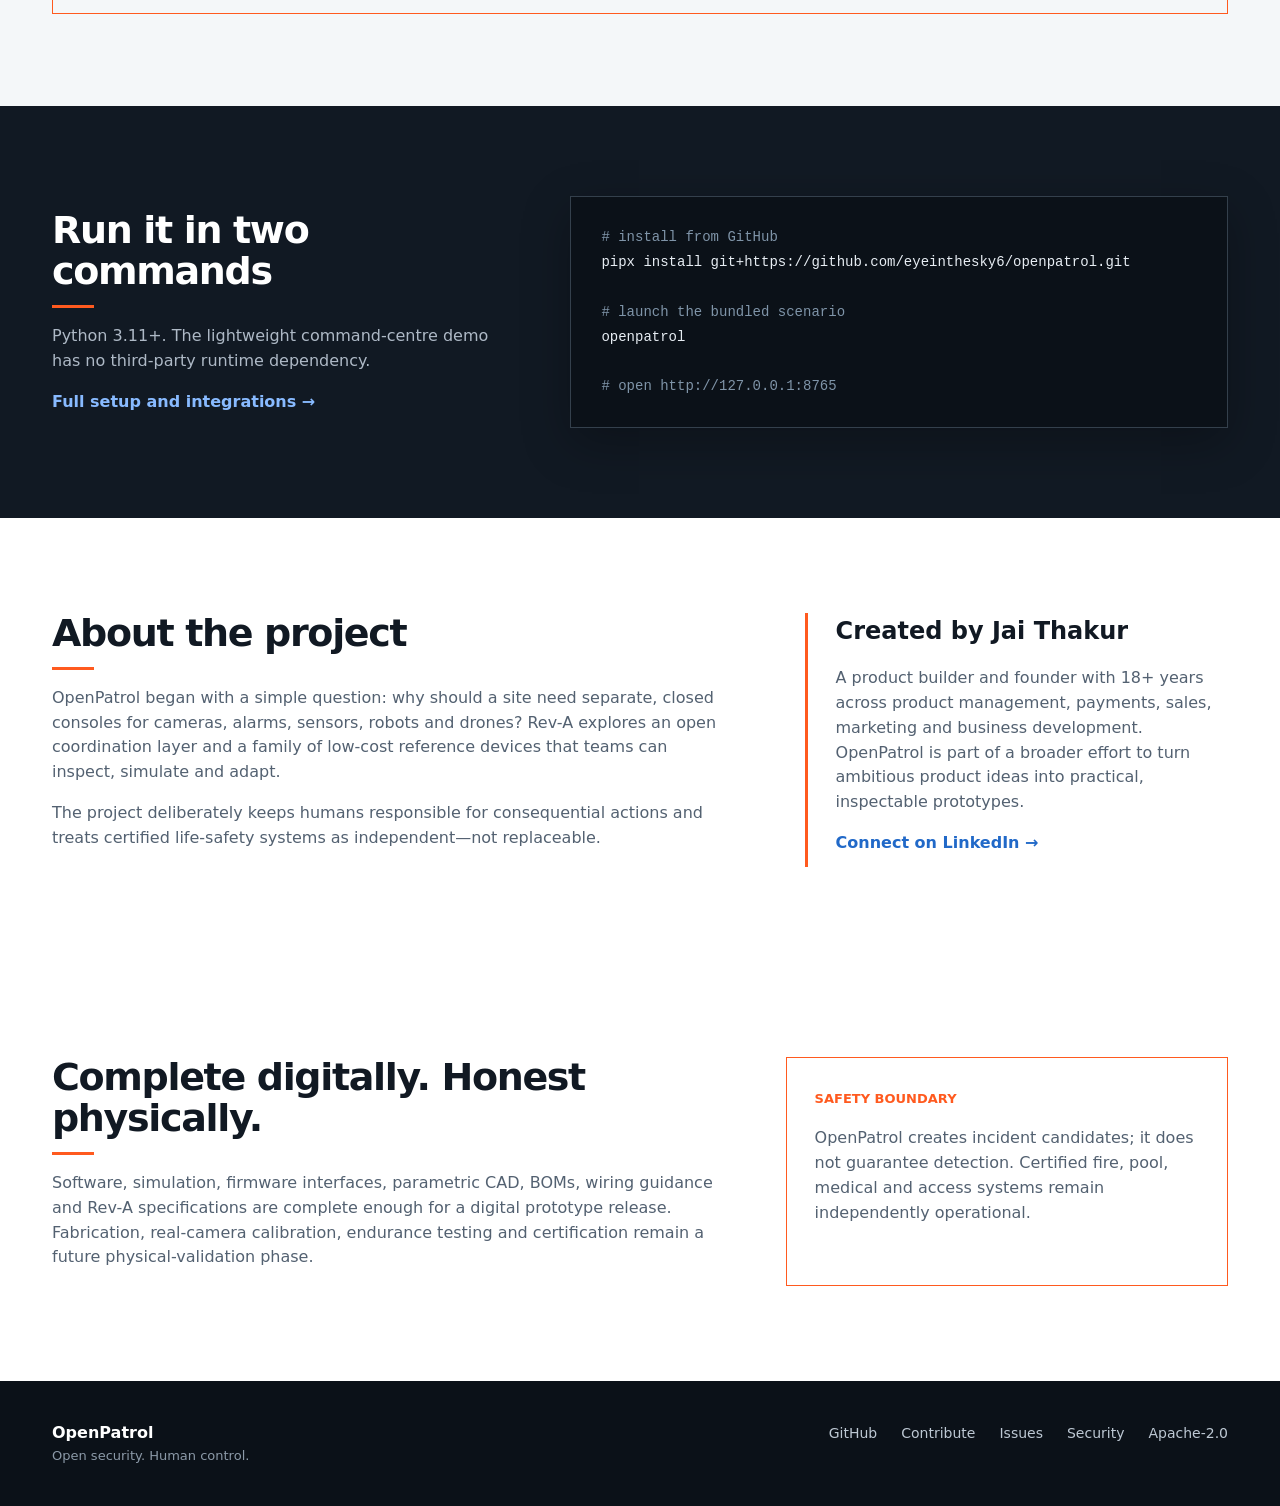
==== commit 15348330: "Improve marketing site, SEO, pricing, and sourcing" ====
--- a/site/index.html
+++ b/site/index.html
@@ -3,33 +3,64 @@
 <head>
   <meta charset="utf-8">
   <meta name="viewport" content="width=device-width,initial-scale=1">
-  <meta name="description" content="OpenPatrol is an open, local-first command centre for cameras, security systems, patrol robots and drones.">
-  <meta property="og:title" content="OpenPatrol — Open security. Human control.">
-  <meta property="og:description" content="A completed digital engineering prototype for open, local-first patrol and incident operations.">
-  <title>OpenPatrol — Open security. Human control.</title>
+  <meta name="theme-color" content="#111923">
+  <meta name="description" content="OpenPatrol is an open-source, local-first security command centre for cameras, alarms, sensors, patrol robots and drones—with inspectable Rev-A hardware designs.">
+  <meta name="keywords" content="open source security robot, patrol robot, security drone, AI video surveillance, local security command center, ROS 2 security robot, OpenSCAD robot design">
+  <meta name="author" content="Jai Thakur">
+  <link rel="canonical" href="https://eyeinthesky6.github.io/openpatrol/">
+  <meta property="og:type" content="website">
+  <meta property="og:url" content="https://eyeinthesky6.github.io/openpatrol/">
+  <meta property="og:title" content="OpenPatrol — Open-source security command centre, robots and drones">
+  <meta property="og:description" content="Unify existing cameras, alarms, sensors, patrol robots and drones in one local-first, human-reviewed incident workflow.">
+  <meta property="og:image" content="https://eyeinthesky6.github.io/openpatrol/assets/openpatrol-family-hero.jpg">
+  <meta name="twitter:card" content="summary_large_image">
+  <meta name="twitter:title" content="OpenPatrol — Open security. Human control.">
+  <meta name="twitter:description" content="An open-source digital engineering prototype for unified physical-security operations.">
+  <meta name="twitter:image" content="https://eyeinthesky6.github.io/openpatrol/assets/openpatrol-family-hero.jpg">
+  <title>OpenPatrol | Open-source security robots, drones and command centre</title>
   <link rel="stylesheet" href="styles.css">
+  <script type="application/ld+json">
+  {"@context":"https://schema.org","@type":"SoftwareSourceCode","name":"OpenPatrol","description":"Open-source local-first command centre for cameras, security systems, patrol robots and drones.","codeRepository":"https://github.com/eyeinthesky6/openpatrol","url":"https://eyeinthesky6.github.io/openpatrol/","license":"https://www.apache.org/licenses/LICENSE-2.0","programmingLanguage":["Python","JavaScript","OpenSCAD"],"author":{"@type":"Person","name":"Jai Thakur","url":"https://www.linkedin.com/in/jaithakur/"},"applicationCategory":"SecurityApplication","operatingSystem":"Linux, macOS, Windows via Python 3.11+"}
+  </script>
 </head>
 <body>
-  <header class="nav"><a class="brand" href="#top"><span class="mark">OP</span>OpenPatrol</a><nav><a href="#capabilities">Capabilities</a><a href="#engineering">Engineering</a><a href="#architecture">Architecture</a><a href="#start">Quick start</a></nav><a class="nav-github" href="https://github.com/eyeinthesky6/openpatrol">GitHub ↗</a></header>
+  <header class="nav"><a class="brand" href="#top"><span class="mark">OP</span>OpenPatrol</a><nav><a href="#capabilities">Capabilities</a><a href="#command-centre">Software</a><a href="#compare">Compare</a><a href="#engineering">Build</a><a href="#about">About</a></nav><a class="nav-github" href="https://github.com/eyeinthesky6/openpatrol">GitHub ↗</a></header>
   <main id="top">
     <section class="hero wrap">
-      <div class="hero-copy"><h1>Open security.<br><span>Human control.</span></h1><p>One local-first command centre for existing cameras, security systems, patrol robots and drones—with evidence, alerts and consequential decisions kept under operator control.</p><div class="actions"><a class="button primary" href="https://github.com/eyeinthesky6/openpatrol">View on GitHub</a><a class="button" href="https://github.com/eyeinthesky6/openpatrol/tree/main/docs">Engineering docs</a></div><div class="status"><strong>Alpha</strong><span>Completed digital engineering prototype · Rev-A</span></div></div>
+      <div class="hero-copy"><h1>Turn scattered security signals into <span>accountable action.</span></h1><p>OpenPatrol brings existing cameras, alarms, access systems, fixed sensors, patrol robots and drones into one local-first command centre—without locking the site to one hardware vendor.</p><div class="actions"><a class="button primary" href="#start">Run the demo</a><a class="button" href="https://github.com/eyeinthesky6/openpatrol">View source</a></div><div class="status"><strong>Alpha · Rev-A</strong><span>Completed digital engineering prototype</span></div></div>
       <div class="hero-visual product-hero"><img src="assets/openpatrol-family-hero.jpg" alt="OpenPatrol Rover One, TriScout, four-rotor AirScout and Sentinel Rev-A product family"><span class="measure m1">REV-A VISUALISATION</span><span class="measure m2">DIGITAL PROTOTYPE</span></div>
     </section>
-    <section id="capabilities" class="band"><div class="wrap"><h2>One incident workflow. Open at every edge.</h2><div class="capabilities"><article><b>01</b><h3>Command centre</h3><p>Camera wall, device inventory, patrol state, incident review, evidence receipts and an operator audit trail.</p></article><article><b>02</b><h3>Open integrations</h3><p>RTSP, ONVIF-compatible paths, Frigate, MQTT, NDJSON, alarm/access systems and a generic event API.</p></article><article><b>03</b><h3>Human-reviewed alerts</h3><p>Fuse weak observations into incident candidates, then route browser, audio, strobe, siren and talkback actions.</p></article><article><b>04</b><h3>Robot + drone simulation</h3><p>ROS 2 Jazzy, Nav2 and Gazebo workflows with bounded physical adapters for ground platforms and AirScout.</p></article></div></div></section>
-    <section id="engineering" class="wrap engineering"><div class="section-head"><div><h2>Engineering you can inspect</h2><p>The public visuals use the same geometry and controlled design language as the Rev-A OpenSCAD sources and locked drawing schedules.</p></div><a href="https://github.com/eyeinthesky6/openpatrol/tree/main/hardware">Browse hardware packs →</a></div><div class="drawings"><figure><img src="assets/sentinel-mast-envelope.svg" alt="Sentinel Rev-A mast dimensional envelope"><figcaption><strong>Sentinel Rev-A</strong><span>460 × 400 mm base · 980–1,500 mm sensor head</span></figcaption></figure><figure><img src="assets/airscout-envelope.svg" alt="AirScout Rev-A dimensional envelope"><figcaption><strong>AirScout Rev-A</strong><span>380 mm motor diagonal · 9-inch propeller envelope</span></figcaption></figure></div></section>
-    <section class="wrap operations"><div class="section-head"><div><h2>One system, across the site</h2><p>Rover One, Sentinel and the four-rotor AirScout share the same operator-controlled incident workflow.</p></div></div><figure><img src="assets/openpatrol-warehouse-operation.jpg" alt="OpenPatrol Rover One, Sentinel and four-rotor AirScout operating in a warehouse"><figcaption>Rev-A product visualisation · physical performance remains unvalidated</figcaption></figure></section>
-    <section id="architecture" class="architecture"><div class="wrap"><h2>From signal to accountable action</h2><div class="flow"><div><strong>Sense</strong><span>Cameras · alarms · access · fixed sensors · robots</span></div><i>→</i><div><strong>Ingest</strong><span>Normalize open event contracts</span></div><i>→</i><div><strong>Fuse</strong><span>Create conservative incident candidates</span></div><i>→</i><div><strong>Review + act</strong><span>Operator decision · device alert · evidence audit</span></div></div></div></section>
-    <section class="wrap platforms"><div class="section-head"><div><h2>Five reference builds</h2><p>Prototype sourcing estimates exclude labour, tax, validation and third-party equipment.</p></div></div><div class="platform-list"><div><strong>Rover One</strong><span>4-wheel ground patrol</span><em>₹36,891</em></div><div><strong>TriScout</strong><span>Low-cost smooth-floor rover</span><em>₹32,499</em></div><div><strong>AirScout</strong><span>Supervised aerial inspection</span><em>₹44,980</em></div><div><strong>Sentinel</strong><span>Elevated sensing + telepresence</span><em>₹66,890</em></div><div><strong>Sensor Hub</strong><span>8 zones + AV alert outputs</span><em>₹8,700</em></div></div></section>
-    <section id="start" class="start"><div class="wrap start-grid"><div><h2>Run the lightweight core</h2><p>Python 3.11+. The command-centre demo has no third-party runtime dependency.</p><a href="https://github.com/eyeinthesky6/openpatrol/blob/main/docs/setup-guide.md">Full setup guide →</a></div><pre><code><span># install</span>
+
+    <section class="value-strip"><div class="wrap"><strong>Keep the cameras you own.</strong><span>Add open incident coordination.</span><span>Extend coverage with robots when useful.</span><span>Keep consequential decisions with people.</span></div></section>
+
+    <section id="capabilities" class="band"><div class="wrap"><div class="section-intro"><h2>A coordination layer for the whole site</h2><p>OpenPatrol is designed for warehouses, campuses, industrial facilities, gated communities and other sites where security technology has accumulated in disconnected islands.</p></div><div class="capabilities"><article><b>01</b><h3>Unify existing systems</h3><p>Ingest RTSP/ONVIF-compatible camera paths, Frigate, MQTT, NDJSON, alarm, access and authenticated generic events.</p></article><article><b>02</b><h3>Review incidents, not noise</h3><p>Fuse weak observations into explainable candidates for falls, intrusion, fights, distress, fire, panic, tamper and sudden movement.</p></article><article><b>03</b><h3>Respond from one console</h3><p>Route browser alerts, audio, strobes, sirens, recorded announcements and operator talkback—with evidence and an audit trail.</p></article><article><b>04</b><h3>Add mobile sensing</h3><p>Coordinate ROS 2 ground platforms and an autopilot-bounded aerial platform through the same supervised workflow.</p></article></div></div></section>
+
+    <section id="command-centre" class="wrap software"><div class="section-head"><div><h2>See the software, not just the robots</h2><p>The included command centre covers site overview, incident evidence review and audited response. These are source-faithful demo captures using the bundled warehouse scenario.</p></div><a href="https://github.com/eyeinthesky6/openpatrol/blob/main/docs/command-centre.md">Command-centre guide →</a></div><div class="screens"><figure class="screen-main"><img src="assets/command-centre-overview.svg" alt="OpenPatrol command centre site overview"><figcaption>Unified site and device overview</figcaption></figure><figure><img src="assets/command-centre-incident-review.svg" alt="OpenPatrol incident evidence review"><figcaption>Human-reviewed evidence workflow</figcaption></figure><figure><img src="assets/command-centre-talkback.svg" alt="OpenPatrol announcement and talkback console"><figcaption>Audited announcement and talkback</figcaption></figure></div></section>
+
+    <section id="compare" class="compare"><div class="wrap"><div class="section-intro"><h2>Where OpenPatrol fits</h2><p>It is not a cheaper clone of a field-proven robot. It is an open integration and engineering starting point for teams that want to own the stack.</p></div><div class="table-scroll"><table><thead><tr><th>Published capability</th><th>OpenPatrol</th><th>Frigate</th><th>Knightscope K5</th><th>Asylon platform</th></tr></thead><tbody><tr><th>Primary role</th><td>Multi-system coordination</td><td>Local AI NVR</td><td>Managed security robot</td><td>Managed ground + aerial security</td></tr><tr><th>Open source / inspectable build files</th><td class="yes">Yes</td><td class="yes">Software</td><td>No</td><td>No</td></tr><tr><th>Local-first camera analytics path</th><td class="yes">Yes, via adapters</td><td class="yes">Yes</td><td>Vendor platform</td><td>Vendor platform</td></tr><tr><th>Camera, alarm, access and sensor fusion</th><td class="yes">Included contracts</td><td>Camera-centric</td><td>Vendor integrations</td><td>Vendor integrations</td></tr><tr><th>Ground robot + drone in one workflow</th><td class="yes">Reference designs</td><td>No</td><td>Ground portfolio</td><td class="yes">Yes</td></tr><tr><th>Editable robot CAD, BOM and firmware</th><td class="yes">Included</td><td>Not applicable</td><td>No</td><td>No</td></tr><tr><th>Physical field validation</th><td class="warn">Not yet</td><td>Software deployments</td><td class="yes">Commercially deployed</td><td class="yes">Commercially deployed</td></tr></tbody></table></div><p class="source-note">Comparison reflects public product documentation checked 3 August 2026. Sources: <a href="https://frigate.video/">Frigate</a>, <a href="https://knightscope.com/the-force">Knightscope</a>, <a href="https://asylonrobotics.com/solutions/dronedog/">Asylon DroneDog</a> and <a href="https://asylonrobotics.com/solutions/guardiandrone/">Guardian</a>. “Included” describes repository scope, not field performance.</p></div></section>
+
+    <section id="engineering" class="wrap engineering"><div class="section-head"><div><h2>Engineering you can inspect</h2><p>Product visualisations communicate the family; controlled dimensions trace to locked Rev-A schedules and editable OpenSCAD sources.</p></div><a href="https://github.com/eyeinthesky6/openpatrol/tree/main/hardware">Browse hardware packs →</a></div><div class="drawings"><figure><img src="assets/sentinel-mast-envelope.svg" alt="Sentinel Rev-A mast dimensional envelope"><figcaption><strong>Sentinel Rev-A</strong><span>460 × 400 mm base · 980–1,500 mm sensor head</span></figcaption></figure><figure><img src="assets/airscout-envelope.svg" alt="AirScout Rev-A dimensional envelope"><figcaption><strong>AirScout Rev-A</strong><span>380 mm motor diagonal · 9-inch propeller envelope</span></figcaption></figure></div></section>
+
+    <section class="architecture"><div class="wrap"><h2>From signal to accountable action</h2><div class="flow"><div><strong>Sense</strong><span>Cameras · alarms · access · fixed sensors · robots</span></div><i>→</i><div><strong>Ingest</strong><span>Normalize open event contracts</span></div><i>→</i><div><strong>Fuse</strong><span>Create conservative incident candidates</span></div><i>→</i><div><strong>Review + act</strong><span>Operator decision · device alert · evidence audit</span></div></div></div></section>
+
+    <section class="wrap operations"><div class="section-head"><div><h2>One workflow, across the site</h2><p>Rover One, Sentinel and the four-rotor AirScout extend the same operator-controlled incident workflow beyond fixed cameras.</p></div></div><figure><img src="assets/openpatrol-warehouse-operation.jpg" alt="OpenPatrol Rover One, Sentinel and four-rotor AirScout operating in a warehouse"><figcaption>Rev-A product visualisation · physical performance remains unvalidated</figcaption></figure></section>
+
+    <section class="wrap platforms"><div class="section-head"><div><h2>Prototype hardware cost</h2><p>Indicative component BOM—not a retail price or fabrication quote. USD equivalents use ₹95.13 per US$ on 3 August 2026.</p></div></div><div class="platform-list"><div><strong>Rover One</strong><span>4-wheel ground patrol</span><em>≈ $388 <small>₹36,891</small></em></div><div><strong>TriScout</strong><span>Low-cost smooth-floor rover</span><em>≈ $342 <small>₹32,499</small></em></div><div><strong>AirScout</strong><span>Supervised aerial inspection</span><em>≈ $473 <small>₹44,980</small></em></div><div><strong>Sentinel</strong><span>Elevated sensing + telepresence</span><em>≈ $703 <small>₹66,890</small></em></div><div><strong>Sensor Hub</strong><span>8 zones + AV alert outputs</span><em>≈ $91 <small>₹8,700</small></em></div></div><p class="source-note">Excludes labour, tax, shipping, tooling, integration, validation, certification and third-party equipment. Exchange-rate reference: <a href="https://www.reuters.com/world/india/oil-retreat-provide-rbis-rupee-support-efforts-an-extra-boost-2026-08-03/">Reuters, 3 August 2026</a>.</p></section>
+
+    <section id="manufacture" class="manufacture"><div class="wrap"><div class="section-intro"><h2>From files to a physical prototype</h2><p>Start by quoting the metal, polymer and composite parts. Then use a local mechatronics integrator for assembly, wiring, calibration and acceptance testing.</p></div><div class="supplier-regions"><article><h3>India</h3><a href="https://www.think3d.in/"><strong>THINK3D</strong><span>3D printing, CNC, injection moulding and low-volume manufacturing</span></a><a href="https://objectify.co.in/"><strong>Objectify Technologies</strong><span>Polymer and metal additive manufacturing; prototype engineering</span></a></article><article><h3>United States</h3><a href="https://www.xometry.com/"><strong>Xometry</strong><span>Instant-quote CNC, 3D printing and sheet-metal supplier network</span></a><a href="https://www.protolabs.com/"><strong>Protolabs</strong><span>Rapid CNC, additive and on-demand production services</span></a></article><article><h3>Europe</h3><a href="https://www.weerg.com/"><strong>Weerg</strong><span>In-house CNC, 3D printing and laser cutting in Italy</span></a><a href="https://robotnik.eu/"><strong>Robotnik</strong><span>Turnkey mobile-robot engineering and customisation in Spain</span></a></article></div><div class="manufacture-note"><strong>Send suppliers the controlled files—not the marketing images.</strong><span>The current repository offers preliminary OpenSCAD geometry and schedules. A fabricator may still require STEP/DXF conversion, tolerance callouts and assembly drawings before quoting. None of these firms is endorsed by or affiliated with OpenPatrol.</span></div></div></section>
+
+    <section id="start" class="start"><div class="wrap start-grid"><div><h2>Run it in two commands</h2><p>Python 3.11+. The lightweight command-centre demo has no third-party runtime dependency.</p><a href="https://github.com/eyeinthesky6/openpatrol/blob/main/docs/setup-guide.md">Full setup and integrations →</a></div><pre><code><span># install from GitHub</span>
 pipx install git+https://github.com/eyeinthesky6/openpatrol.git
 
-<span># launch</span>
+<span># launch the bundled scenario</span>
 openpatrol
 
 <span># open http://127.0.0.1:8765</span></code></pre></div></section>
-    <section class="wrap boundary"><div><h2>What “complete” means here</h2><p>Software, simulation, firmware interfaces, parametric CAD, BOMs, wiring guidance and Rev-A engineering specifications are complete enough for a digital prototype release. Fabrication, field calibration, endurance testing and certification remain a future physical-validation phase.</p></div><div class="boundary-note"><strong>Safety boundary</strong><p>OpenPatrol creates incident candidates; it does not guarantee detection. Certified fire, pool, medical and access systems remain independently operational.</p></div></section>
+
+    <section id="about" class="wrap about"><div><h2>About the project</h2><p>OpenPatrol began with a simple question: why should a site need separate, closed consoles for cameras, alarms, sensors, robots and drones? Rev-A explores an open coordination layer and a family of low-cost reference devices that teams can inspect, simulate and adapt.</p><p>The project deliberately keeps humans responsible for consequential actions and treats certified life-safety systems as independent—not replaceable.</p></div><aside><h3>Created by Jai Thakur</h3><p>A product builder and founder with 18+ years across product management, payments, sales, marketing and business development. OpenPatrol is part of a broader effort to turn ambitious product ideas into practical, inspectable prototypes.</p><a href="https://www.linkedin.com/in/jaithakur/">Connect on LinkedIn →</a></aside></section>
+
+    <section class="wrap boundary"><div><h2>Complete digitally. Honest physically.</h2><p>Software, simulation, firmware interfaces, parametric CAD, BOMs, wiring guidance and Rev-A specifications are complete enough for a digital prototype release. Fabrication, real-camera calibration, endurance testing and certification remain a future physical-validation phase.</p></div><div class="boundary-note"><strong>Safety boundary</strong><p>OpenPatrol creates incident candidates; it does not guarantee detection. Certified fire, pool, medical and access systems remain independently operational.</p></div></section>
   </main>
-  <footer><div class="wrap"><div><strong>OpenPatrol</strong><span>Open security. Human control.</span></div><div><a href="https://github.com/eyeinthesky6/openpatrol/blob/main/CONTRIBUTING.md">Contribute</a><a href="https://github.com/eyeinthesky6/openpatrol/issues">Issues</a><a href="https://github.com/eyeinthesky6/openpatrol/blob/main/SECURITY.md">Security</a><a href="https://github.com/eyeinthesky6/openpatrol/blob/main/LICENSE">Apache-2.0</a></div></div></footer>
+  <footer><div class="wrap"><div><strong>OpenPatrol</strong><span>Open security. Human control.</span></div><div><a href="https://github.com/eyeinthesky6/openpatrol">GitHub</a><a href="https://github.com/eyeinthesky6/openpatrol/blob/main/CONTRIBUTING.md">Contribute</a><a href="https://github.com/eyeinthesky6/openpatrol/issues">Issues</a><a href="https://github.com/eyeinthesky6/openpatrol/blob/main/SECURITY.md">Security</a><a href="https://github.com/eyeinthesky6/openpatrol/blob/main/LICENSE">Apache-2.0</a></div></div></footer>
 </body>
 </html>
--- a/site/styles.css
+++ b/site/styles.css
@@ -1,10 +1,17 @@
 :root{--ink:#111923;--muted:#536171;--line:#dce3ea;--soft:#f4f7f9;--orange:#ff5a1f;--blue:#2169c8;--max:1240px}
 *{box-sizing:border-box}html{scroll-behavior:smooth}body{margin:0;color:var(--ink);background:#fff;font:16px/1.55 Inter,ui-sans-serif,system-ui,-apple-system,BlinkMacSystemFont,"Segoe UI",sans-serif}a{color:inherit;text-decoration:none}.wrap{max-width:var(--max);margin:auto;padding-left:32px;padding-right:32px}
-.nav{height:72px;border-bottom:1px solid var(--line);display:flex;align-items:center;padding:0 max(24px,calc((100vw - var(--max))/2 + 32px));gap:42px;position:sticky;top:0;background:rgba(255,255,255,.94);backdrop-filter:blur(12px);z-index:10}.brand{font-size:19px;font-weight:760;display:flex;align-items:center;gap:10px}.mark{width:32px;height:32px;display:grid;place-items:center;border:2px solid var(--orange);color:var(--orange);font-size:10px;transform:rotate(45deg)}nav{display:flex;gap:28px;margin-left:auto}nav a,.nav-github{font-size:14px;color:#344252}.nav-github{font-weight:700;color:var(--ink)}
-.hero{min-height:660px;display:grid;grid-template-columns:.8fr 1.2fr;align-items:center;gap:50px;padding-top:70px;padding-bottom:70px}.hero h1{font-size:clamp(52px,6vw,84px);line-height:.95;letter-spacing:-.06em;margin:0 0 30px}.hero h1 span{color:var(--blue)}.hero-copy>p{max-width:550px;color:var(--muted);font-size:19px}.actions{display:flex;gap:12px;margin:34px 0}.button{border:1px solid #b8c2cc;padding:12px 18px;font-weight:700;font-size:14px}.button.primary{background:var(--orange);border-color:var(--orange);color:#fff}.status{border-left:3px solid var(--orange);padding:7px 12px;display:flex;gap:14px;font-size:13px}.status strong{color:var(--orange);text-transform:uppercase}.hero-visual{position:relative;background-image:linear-gradient(#dbe7f8 1px,transparent 1px),linear-gradient(90deg,#dbe7f8 1px,transparent 1px);background-size:28px 28px;padding:28px;border:1px solid #c8dcf6}.hero-visual img{width:100%;display:block}.measure{position:absolute;color:var(--blue);font:11px ui-monospace,monospace}.m1{top:8px;left:10px}.m2{right:10px;bottom:8px}.product-hero{padding:12px;background:#e9edf0}.product-hero img{aspect-ratio:16/9;object-fit:cover}.operations{padding-top:20px;padding-bottom:90px}.operations figure{margin:36px 0 0}.operations img{display:block;width:100%;border:1px solid var(--line)}.operations figcaption{margin-top:10px;color:var(--muted);font:12px ui-monospace,monospace;text-transform:uppercase;letter-spacing:.04em}
-.band{background:var(--soft);padding:78px 0}.band h2,.section-head h2,.architecture h2,.platforms h2,.start h2,.boundary h2{font-size:38px;letter-spacing:-.035em;margin:0 0 15px}.band h2:after,.section-head h2:after,.architecture h2:after,.platforms h2:after,.start h2:after,.boundary h2:after{content:"";display:block;width:42px;border-bottom:3px solid var(--orange);padding-top:12px}.capabilities{display:grid;grid-template-columns:repeat(4,1fr);margin-top:45px}.capabilities article{padding:0 28px;border-left:1px solid var(--line)}.capabilities article:first-child{padding-left:0;border:0}.capabilities b{font:700 13px ui-monospace,monospace;color:var(--orange)}.capabilities h3{font-size:19px}.capabilities p,.section-head p,.platforms p,.start p,.boundary p{color:var(--muted)}
-.engineering,.platforms,.boundary{padding-top:95px;padding-bottom:95px}.section-head{display:flex;align-items:end;justify-content:space-between;gap:30px}.section-head>div{max-width:720px}.section-head>a{color:var(--blue);font-weight:700}.drawings{display:grid;grid-template-columns:1fr 1fr;gap:24px;margin-top:40px}.drawings figure{margin:0;border:1px solid #b9d0ec;background:#fbfdff}.drawings img{width:100%;height:370px;object-fit:contain}.drawings figcaption{border-top:1px solid #b9d0ec;padding:18px;display:flex;justify-content:space-between}.drawings figcaption span{color:var(--muted);font-size:14px}
-.architecture{padding:90px 0;background:#111923;color:#fff}.flow{display:grid;grid-template-columns:1fr auto 1fr auto 1fr auto 1.4fr;align-items:center;gap:22px;margin-top:45px}.flow div{min-height:130px;border-top:2px solid var(--orange);padding-top:18px}.flow strong{display:block;font-size:18px;margin-bottom:12px}.flow span{display:block;color:#aeb9c6;font-size:14px}.flow i{font-style:normal;color:var(--orange);font-size:25px}.platform-list{margin-top:38px;border-top:1px solid var(--line)}.platform-list>div{display:grid;grid-template-columns:1fr 2fr 1fr;gap:20px;padding:18px 4px;border-bottom:1px solid var(--line)}.platform-list span{color:var(--muted)}.platform-list em{text-align:right;font-style:normal;font-family:ui-monospace,monospace}
-.start{padding:90px 0;background:var(--soft)}.start-grid{display:grid;grid-template-columns:.8fr 1.2fr;gap:80px;align-items:center}.start a{color:var(--blue);font-weight:700}pre{margin:0;background:#17212b;color:#e7edf3;padding:28px 30px;overflow:auto;box-shadow:0 15px 45px #14202b22}code{font:14px/1.7 ui-monospace,SFMono-Regular,Consolas,monospace}code span{color:#7f94a8}.boundary{display:grid;grid-template-columns:1.5fr 1fr;gap:70px}.boundary-note{border:1px solid var(--orange);padding:28px}.boundary-note strong{color:var(--orange);text-transform:uppercase;font-size:13px}footer{background:#0b1118;color:#fff;padding:40px 0}footer .wrap{display:flex;justify-content:space-between}footer strong,footer span{display:block}footer span{color:#8c9aa8;font-size:13px}footer a{color:#bdc8d3;font-size:14px;margin-left:24px}
-@media(max-width:900px){nav{display:none}.hero,.start-grid,.boundary{grid-template-columns:1fr}.hero{padding-top:50px}.capabilities{grid-template-columns:1fr 1fr;gap:38px}.capabilities article:nth-child(3){border-left:0;padding-left:0}.drawings{grid-template-columns:1fr}.flow{grid-template-columns:1fr}.flow i{transform:rotate(90deg);justify-self:center}.drawings figcaption{display:block}.drawings figcaption span{display:block;margin-top:5px}}
-@media(max-width:560px){.wrap{padding-left:20px;padding-right:20px}.nav{padding:0 20px}.hero h1{font-size:50px}.actions{flex-direction:column}.capabilities{grid-template-columns:1fr}.capabilities article{border-left:0;padding:24px 0 0;border-top:1px solid var(--line)}.section-head{display:block}.platform-list>div{grid-template-columns:1fr}.platform-list em{text-align:left}.drawings img{height:260px}footer .wrap{display:block}footer .wrap>div:last-child{margin-top:24px}footer a{display:block;margin:8px 0}}
+.nav{height:72px;border-bottom:1px solid var(--line);display:flex;align-items:center;padding:0 max(24px,calc((100vw - var(--max))/2 + 32px));gap:42px;position:sticky;top:0;background:rgba(255,255,255,.94);backdrop-filter:blur(12px);z-index:10}.brand{font-size:19px;font-weight:760;display:flex;align-items:center;gap:10px}.mark{width:32px;height:32px;display:grid;place-items:center;border:2px solid var(--orange);color:var(--orange);font-size:10px;transform:rotate(45deg)}nav{display:flex;gap:24px;margin-left:auto}nav a,.nav-github{font-size:14px;color:#344252}.nav-github{font-weight:700;color:var(--ink)}
+.hero{min-height:660px;display:grid;grid-template-columns:.88fr 1.12fr;align-items:center;gap:50px;padding-top:70px;padding-bottom:70px}.hero h1{font-size:clamp(48px,5.4vw,76px);line-height:.98;letter-spacing:-.055em;margin:0 0 30px}.hero h1 span{color:var(--blue)}.hero-copy>p{max-width:560px;color:var(--muted);font-size:19px}.actions{display:flex;gap:12px;margin:34px 0}.button{border:1px solid #b8c2cc;padding:12px 18px;font-weight:700;font-size:14px}.button.primary{background:var(--orange);border-color:var(--orange);color:#fff}.button:hover,.section-head>a:hover,.start a:hover,.about a:hover{text-decoration:underline;text-underline-offset:4px}.status{border-left:3px solid var(--orange);padding:7px 12px;display:flex;gap:14px;font-size:13px}.status strong{color:var(--orange);text-transform:uppercase}.hero-visual{position:relative;background-image:linear-gradient(#dbe7f8 1px,transparent 1px),linear-gradient(90deg,#dbe7f8 1px,transparent 1px);background-size:28px 28px;padding:28px;border:1px solid #c8dcf6}.hero-visual img{width:100%;display:block}.measure{position:absolute;color:var(--blue);font:11px ui-monospace,monospace}.m1{top:8px;left:10px}.m2{right:10px;bottom:8px}.product-hero{padding:12px;background:#e9edf0}.product-hero img{aspect-ratio:16/9;object-fit:cover}
+.value-strip{border-top:1px solid var(--line);border-bottom:1px solid var(--line)}.value-strip .wrap{min-height:74px;display:flex;align-items:center;justify-content:space-between;gap:24px;font-size:14px}.value-strip strong{color:var(--orange)}.value-strip span{color:#344252}
+.band{background:var(--soft);padding:88px 0}.section-intro{max-width:780px}.band h2,.section-head h2,.architecture h2,.platforms h2,.start h2,.boundary h2,.compare h2,.manufacture h2,.about h2{font-size:38px;letter-spacing:-.035em;line-height:1.1;margin:0 0 15px}.band h2:after,.section-head h2:after,.architecture h2:after,.platforms h2:after,.start h2:after,.boundary h2:after,.compare h2:after,.manufacture h2:after,.about h2:after{content:"";display:block;width:42px;border-bottom:3px solid var(--orange);padding-top:12px}.section-intro p,.capabilities p,.section-head p,.platforms p,.start p,.boundary p,.about p{color:var(--muted)}.section-intro p{font-size:18px}.capabilities{display:grid;grid-template-columns:repeat(4,1fr);margin-top:48px}.capabilities article{padding:0 28px;border-left:1px solid var(--line)}.capabilities article:first-child{padding-left:0;border:0}.capabilities b{font:700 13px ui-monospace,monospace;color:var(--orange)}.capabilities h3{font-size:19px}
+.software,.engineering,.platforms,.boundary,.about{padding-top:95px;padding-bottom:95px}.section-head{display:flex;align-items:end;justify-content:space-between;gap:30px}.section-head>div{max-width:760px}.section-head>a{color:var(--blue);font-weight:700}.screens{display:grid;grid-template-columns:1fr 1fr;gap:24px;margin-top:40px}.screens figure{margin:0;border:1px solid var(--line);background:#f9fbfc}.screens .screen-main{grid-column:1/-1}.screens img{display:block;width:100%;height:auto}.screens figcaption{padding:12px 16px;color:var(--muted);font:12px ui-monospace,monospace;text-transform:uppercase;letter-spacing:.04em;border-top:1px solid var(--line)}
+.compare{background:#111923;color:#fff;padding:92px 0}.compare .section-intro p{color:#aeb9c6}.table-scroll{overflow-x:auto;margin-top:42px;border:1px solid #394653}.compare table{width:100%;min-width:860px;border-collapse:collapse;background:#151f29}.compare th,.compare td{padding:16px 18px;border-bottom:1px solid #34404c;border-right:1px solid #34404c;text-align:left;font-size:14px}.compare thead th{background:#0c141c;color:#fff}.compare tbody th{width:25%;color:#dce4ec}.compare td{color:#aeb9c6}.compare .yes{color:#78d6a6}.compare .warn{color:#ffb08f}.source-note{font-size:12px;color:var(--muted);margin-top:18px}.compare .source-note{color:#8f9ba8}.source-note a{text-decoration:underline;text-underline-offset:3px}
+.drawings{display:grid;grid-template-columns:1fr 1fr;gap:24px;margin-top:40px}.drawings figure{margin:0;border:1px solid #b9d0ec;background:#fbfdff}.drawings img{width:100%;height:370px;object-fit:contain}.drawings figcaption{border-top:1px solid #b9d0ec;padding:18px;display:flex;justify-content:space-between}.drawings figcaption span{color:var(--muted);font-size:14px}
+.architecture{padding:90px 0;background:#111923;color:#fff}.flow{display:grid;grid-template-columns:1fr auto 1fr auto 1fr auto 1.4fr;align-items:center;gap:22px;margin-top:45px}.flow div{min-height:130px;border-top:2px solid var(--orange);padding-top:18px}.flow strong{display:block;font-size:18px;margin-bottom:12px}.flow span{display:block;color:#aeb9c6;font-size:14px}.flow i{font-style:normal;color:var(--orange);font-size:25px}
+.operations{padding-top:95px;padding-bottom:95px}.operations figure{margin:36px 0 0}.operations img{display:block;width:100%;border:1px solid var(--line)}.operations figcaption{margin-top:10px;color:var(--muted);font:12px ui-monospace,monospace;text-transform:uppercase;letter-spacing:.04em}.platform-list{margin-top:38px;border-top:1px solid var(--line)}.platform-list>div{display:grid;grid-template-columns:1fr 2fr 1fr;gap:20px;padding:18px 4px;border-bottom:1px solid var(--line)}.platform-list span{color:var(--muted)}.platform-list em{text-align:right;font-style:normal;font-family:ui-monospace,monospace;font-weight:700}.platform-list small{display:block;color:var(--muted);font-weight:400}
+.manufacture{background:var(--soft);padding:92px 0}.supplier-regions{display:grid;grid-template-columns:repeat(3,1fr);gap:32px;margin-top:42px}.supplier-regions article{border-top:3px solid var(--blue);padding-top:18px}.supplier-regions h3{font-size:20px;margin:0 0 12px}.supplier-regions a{display:block;padding:15px 0;border-bottom:1px solid var(--line)}.supplier-regions a:hover strong{color:var(--blue)}.supplier-regions strong,.supplier-regions span{display:block}.supplier-regions span{font-size:13px;color:var(--muted);margin-top:4px}.manufacture-note{display:grid;grid-template-columns:1fr 2fr;gap:30px;margin-top:42px;border:1px solid var(--orange);padding:24px}.manufacture-note strong{color:var(--orange)}.manufacture-note span{color:var(--muted)}
+.start{padding:90px 0;background:#111923;color:#fff}.start-grid{display:grid;grid-template-columns:.8fr 1.2fr;gap:80px;align-items:center}.start p{color:#aeb9c6}.start a{color:#88baff;font-weight:700}pre{margin:0;background:#0b1118;color:#e7edf3;padding:28px 30px;overflow:auto;border:1px solid #34404c;box-shadow:0 15px 45px #0004}code{font:14px/1.7 ui-monospace,SFMono-Regular,Consolas,monospace}code span{color:#7f94a8}
+.about{display:grid;grid-template-columns:1.35fr .85fr;gap:80px}.about aside{border-left:3px solid var(--orange);padding-left:28px}.about aside h3{font-size:24px;margin:0 0 12px}.about a{color:var(--blue);font-weight:700}.boundary{display:grid;grid-template-columns:1.5fr 1fr;gap:70px}.boundary-note{border:1px solid var(--orange);padding:28px}.boundary-note strong{color:var(--orange);text-transform:uppercase;font-size:13px}
+footer{background:#0b1118;color:#fff;padding:40px 0}footer .wrap{display:flex;justify-content:space-between}footer strong,footer span{display:block}footer span{color:#8c9aa8;font-size:13px}footer a{color:#bdc8d3;font-size:14px;margin-left:24px}
+@media(max-width:1000px){nav{display:none}.hero,.start-grid,.boundary,.about{grid-template-columns:1fr}.hero{padding-top:50px}.capabilities{grid-template-columns:1fr 1fr;gap:38px}.capabilities article:nth-child(3){border-left:0;padding-left:0}.drawings{grid-template-columns:1fr}.flow{grid-template-columns:1fr}.flow i{transform:rotate(90deg);justify-self:center}.drawings figcaption{display:block}.drawings figcaption span{display:block;margin-top:5px}.supplier-regions{grid-template-columns:1fr}.manufacture-note{grid-template-columns:1fr}.about aside{border-left:0;border-top:3px solid var(--orange);padding:24px 0 0}.value-strip .wrap{display:grid;grid-template-columns:1fr 1fr;padding-top:20px;padding-bottom:20px}}
+@media(max-width:600px){.wrap{padding-left:20px;padding-right:20px}.nav{padding:0 20px}.hero{min-height:auto}.hero h1{font-size:46px}.actions{flex-direction:column}.status{display:block}.status span{display:block;margin-top:4px}.capabilities{grid-template-columns:1fr}.capabilities article{border-left:0;padding:24px 0 0;border-top:1px solid var(--line)}.section-head{display:block}.screens{grid-template-columns:1fr}.screens .screen-main{grid-column:auto}.platform-list>div{grid-template-columns:1fr}.platform-list em{text-align:left}.drawings img{height:260px}.value-strip .wrap{grid-template-columns:1fr}.band h2,.section-head h2,.architecture h2,.platforms h2,.start h2,.boundary h2,.compare h2,.manufacture h2,.about h2{font-size:32px}footer .wrap{display:block}footer .wrap>div:last-child{margin-top:24px}footer a{display:block;margin:8px 0}}
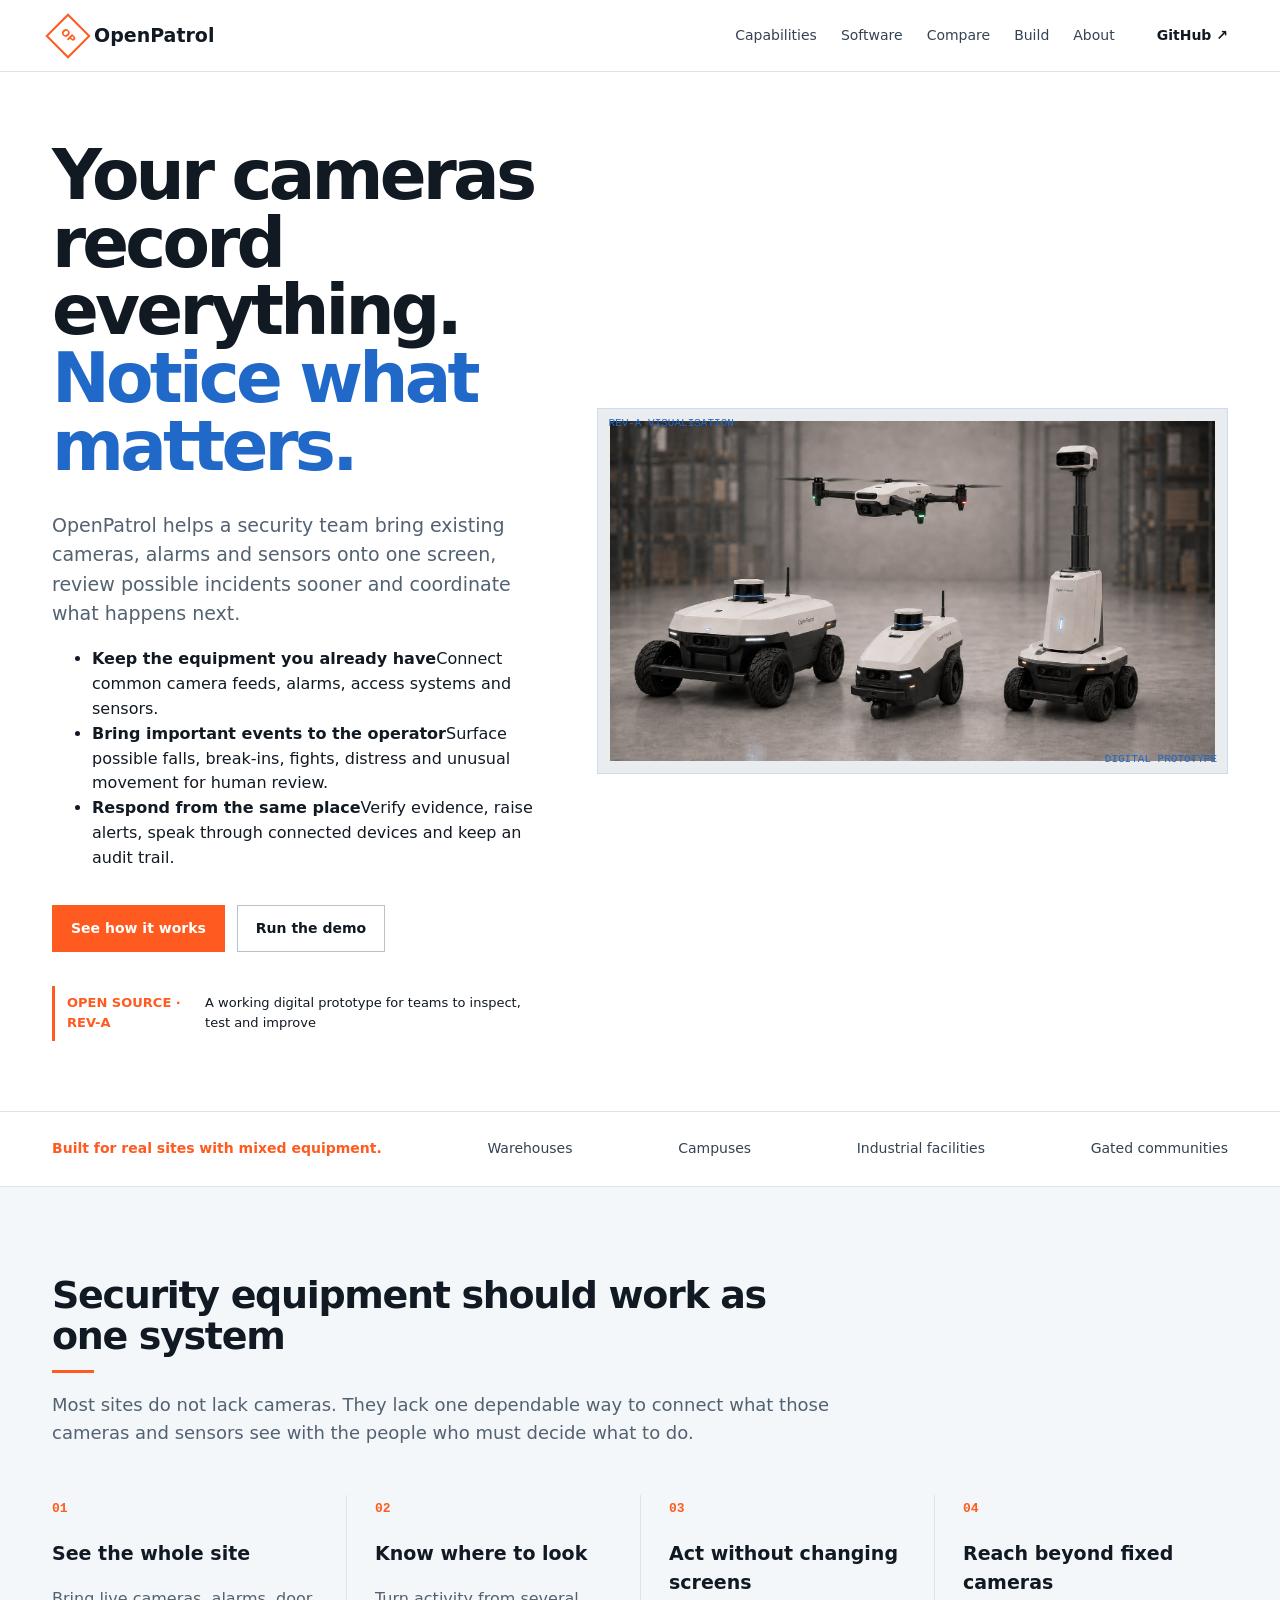
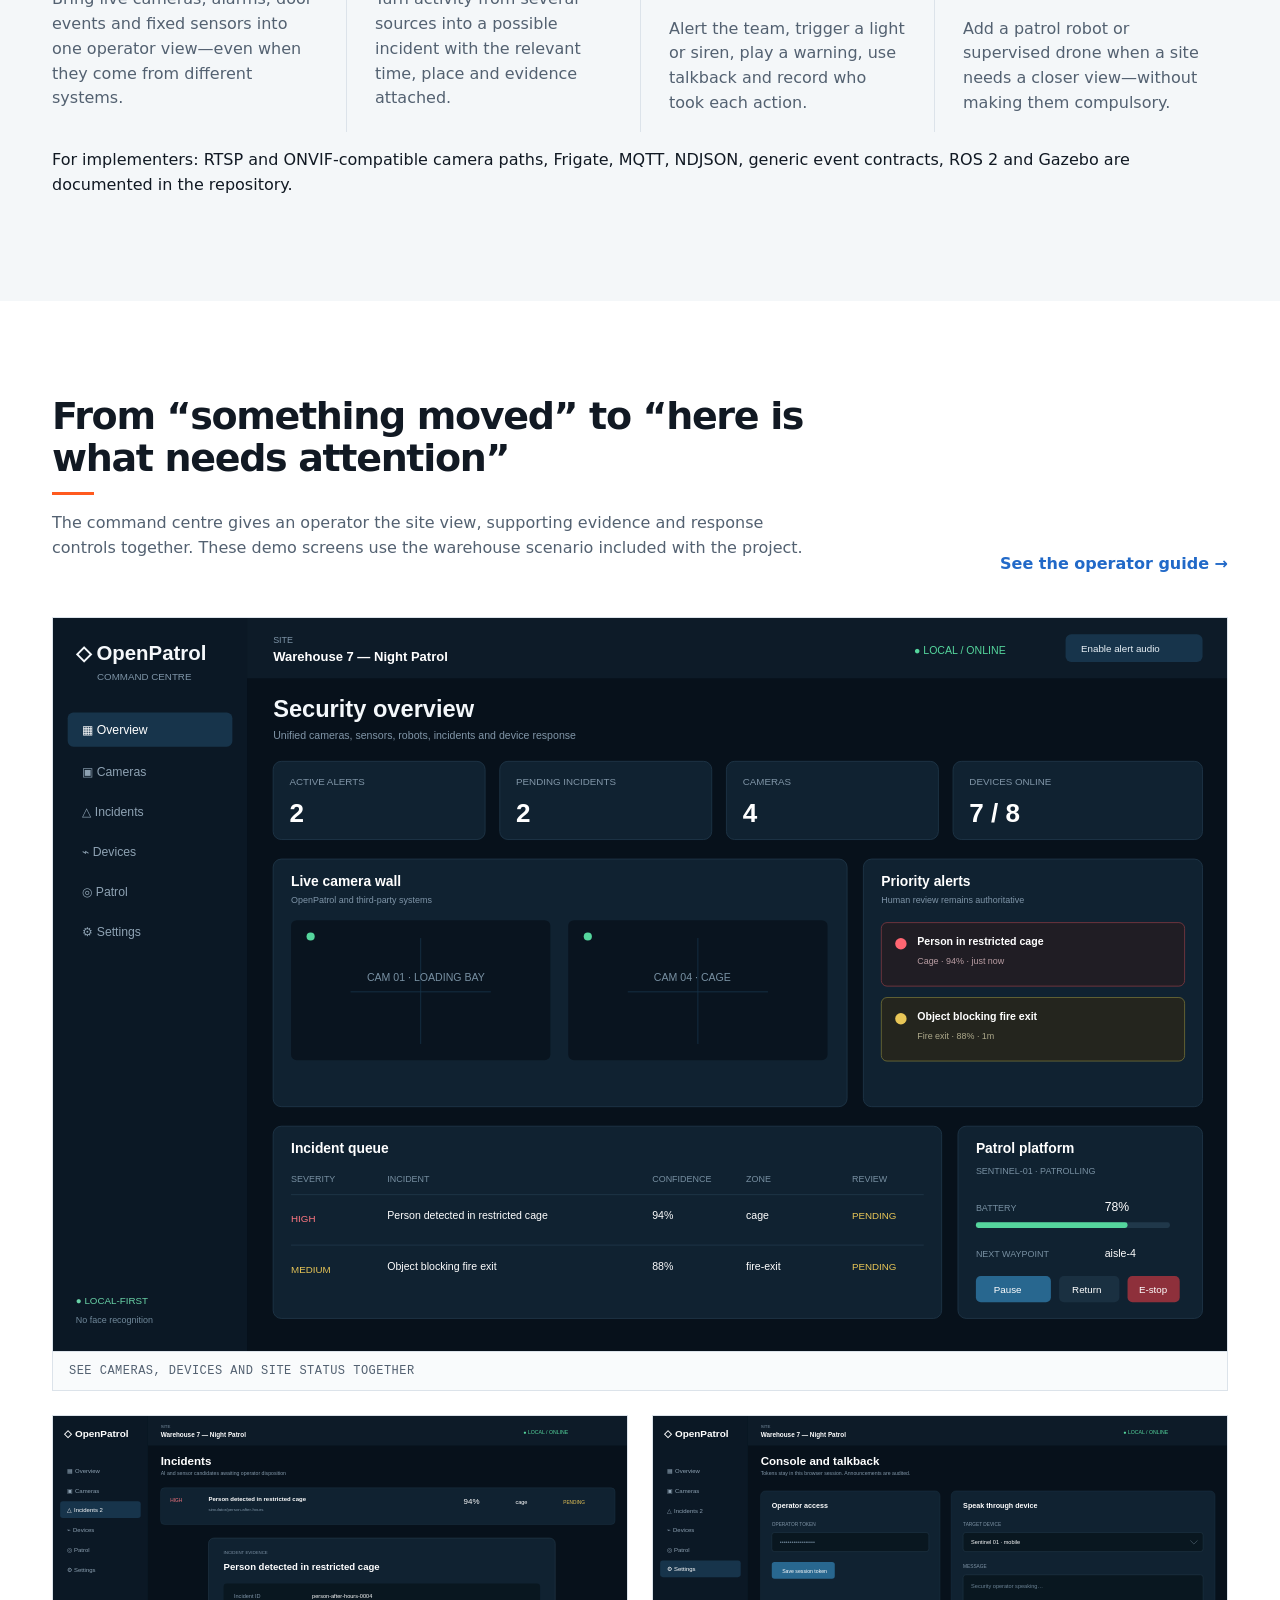
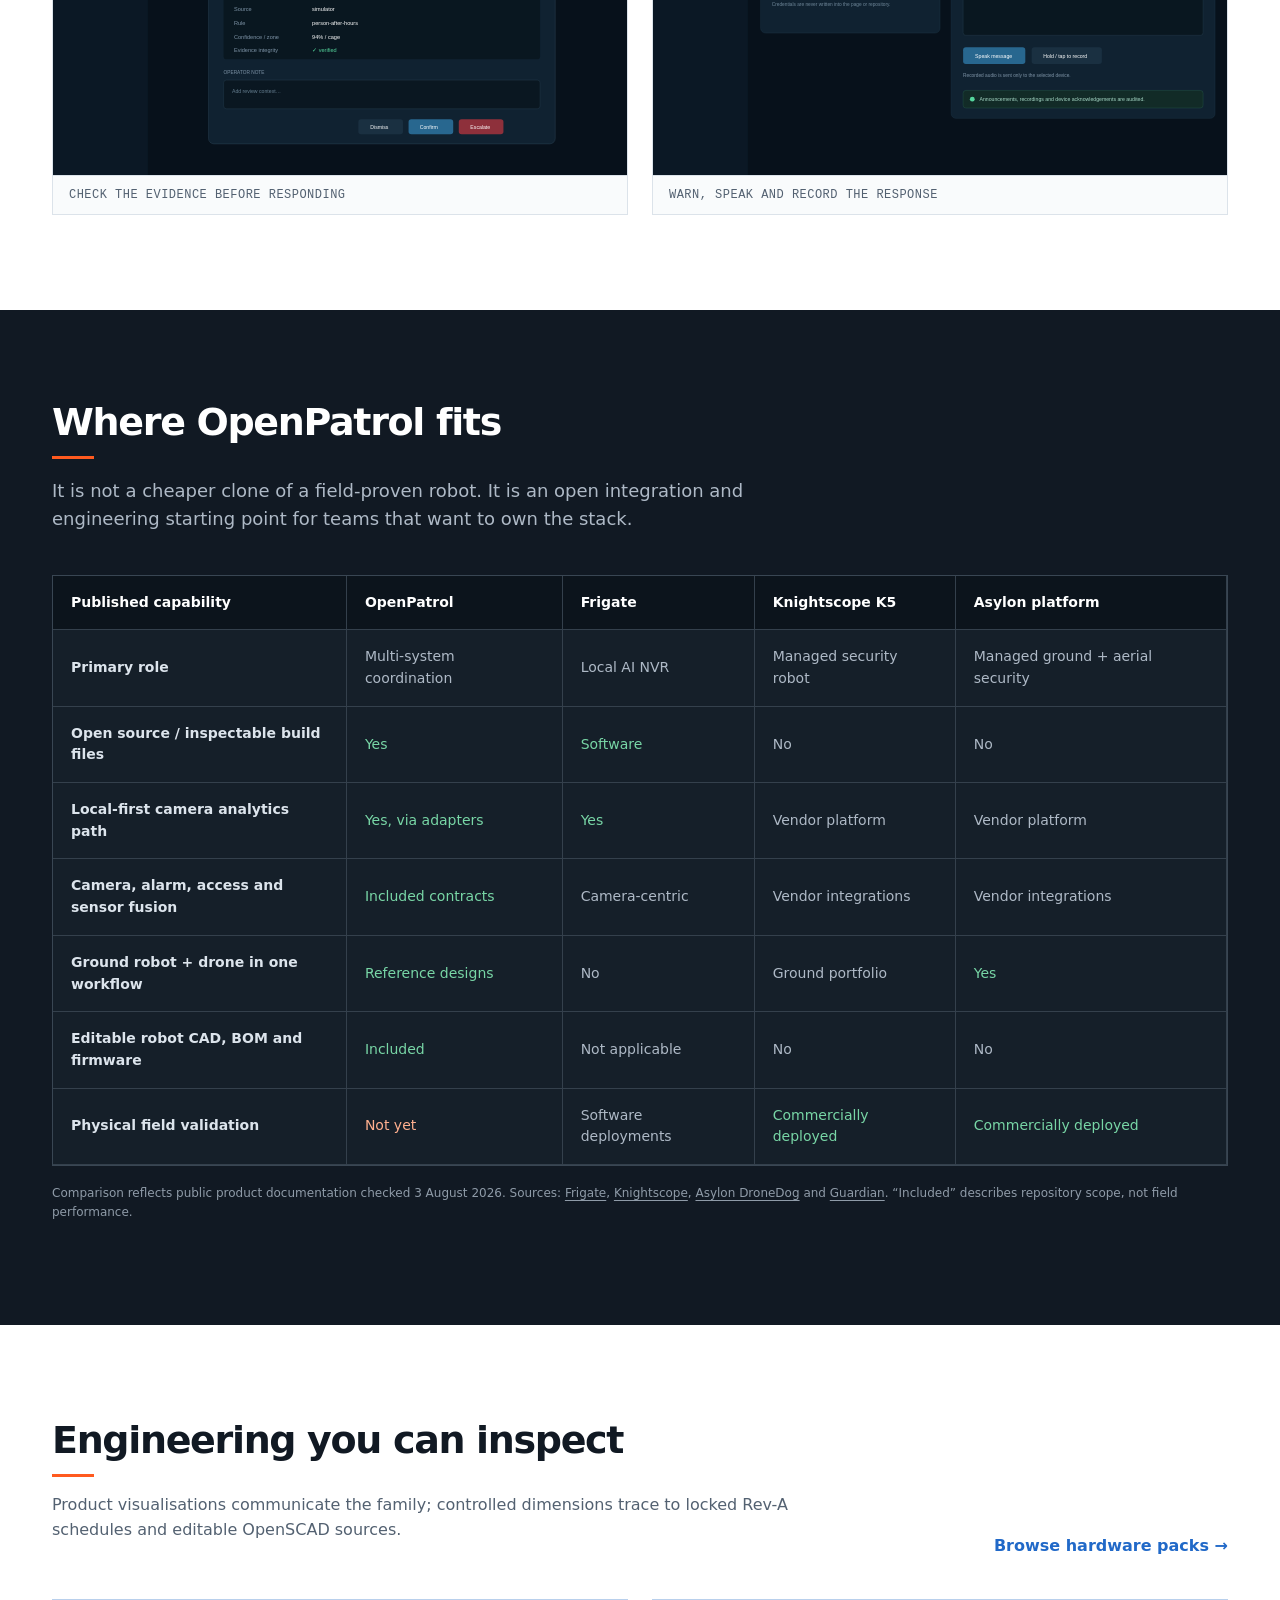
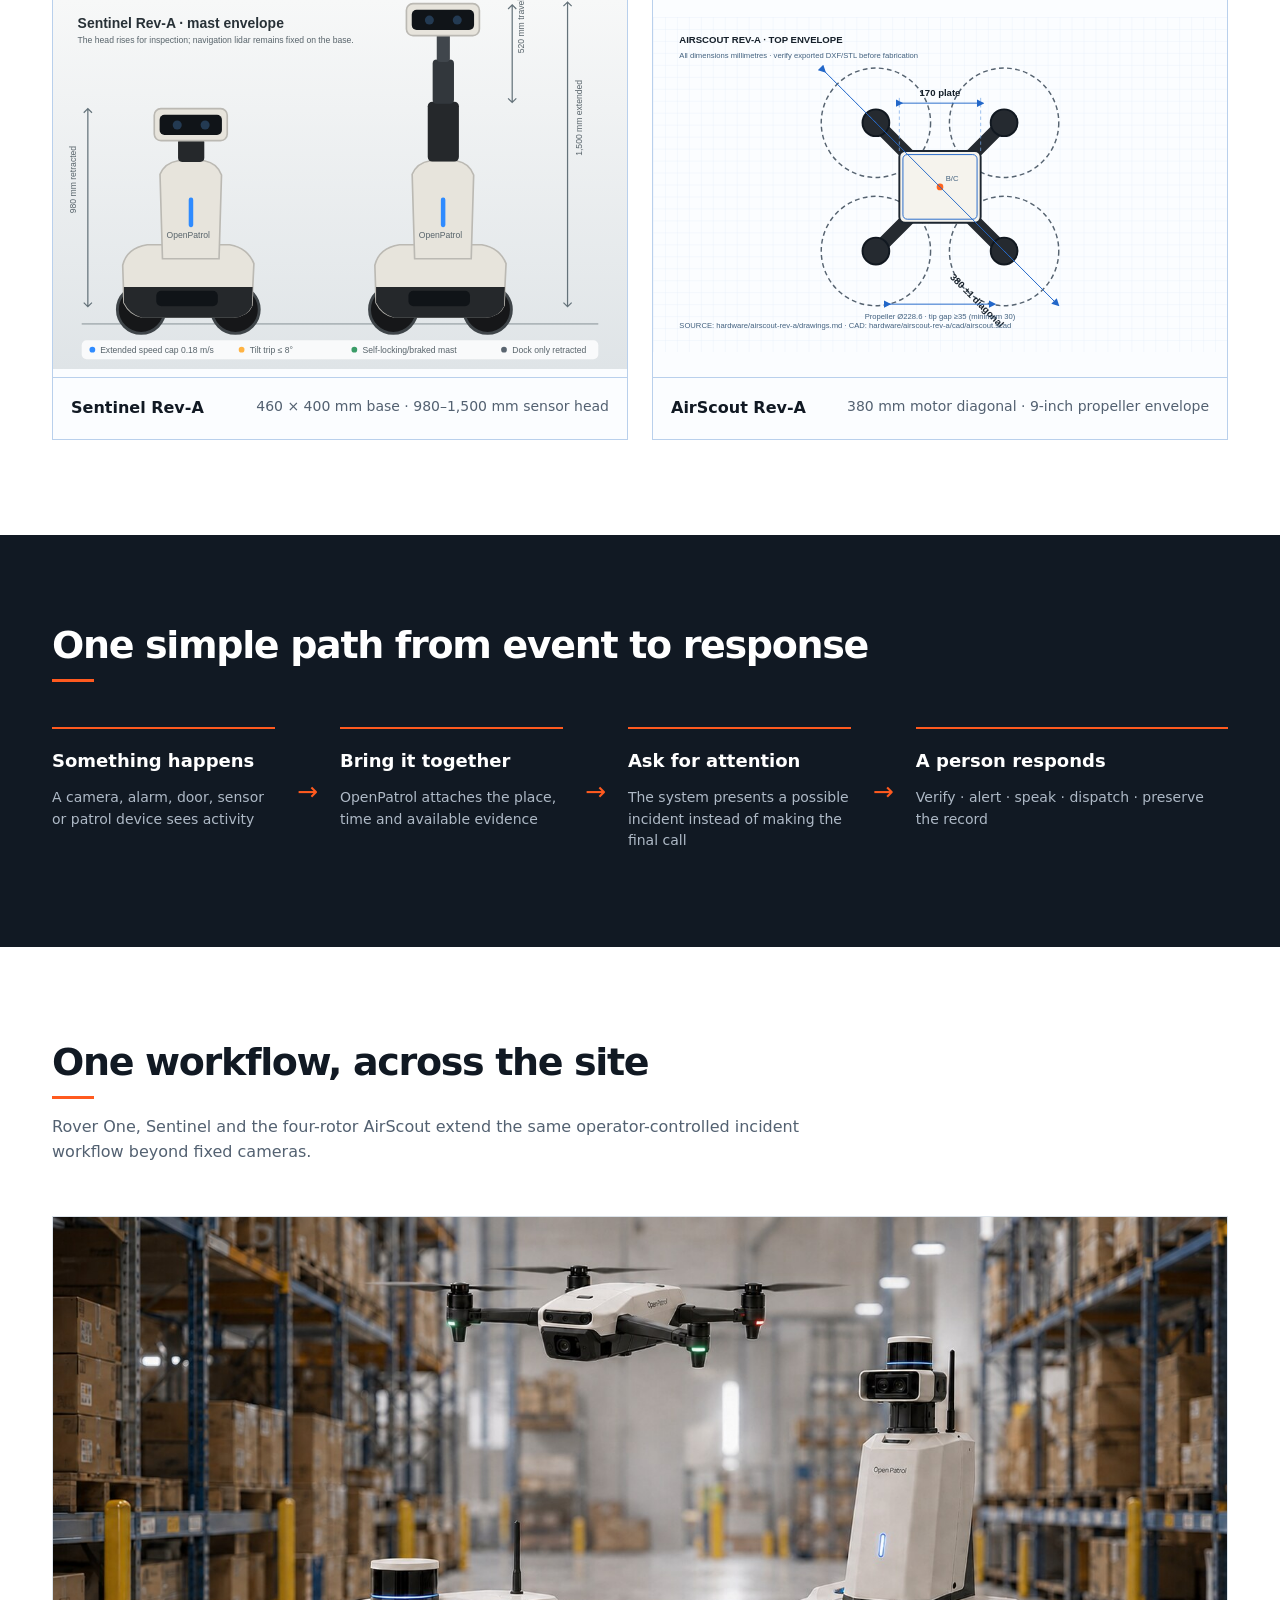
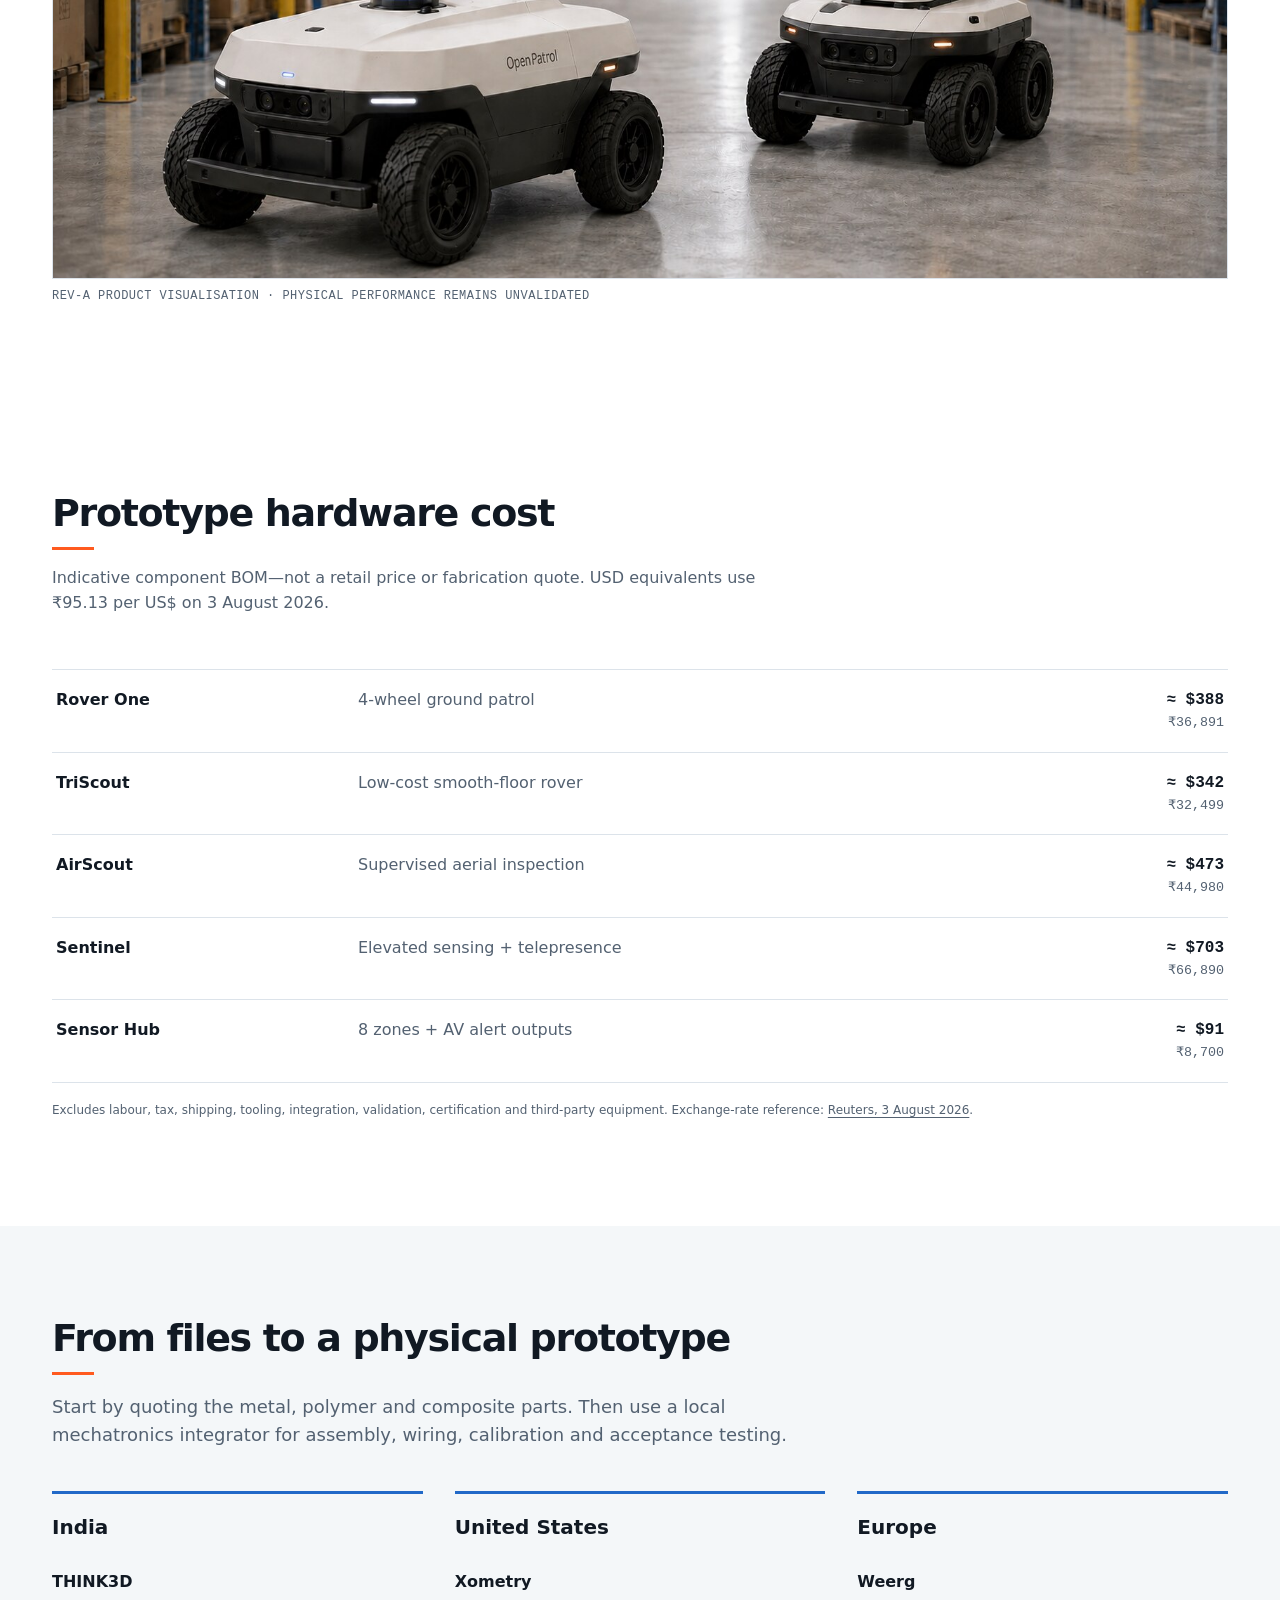
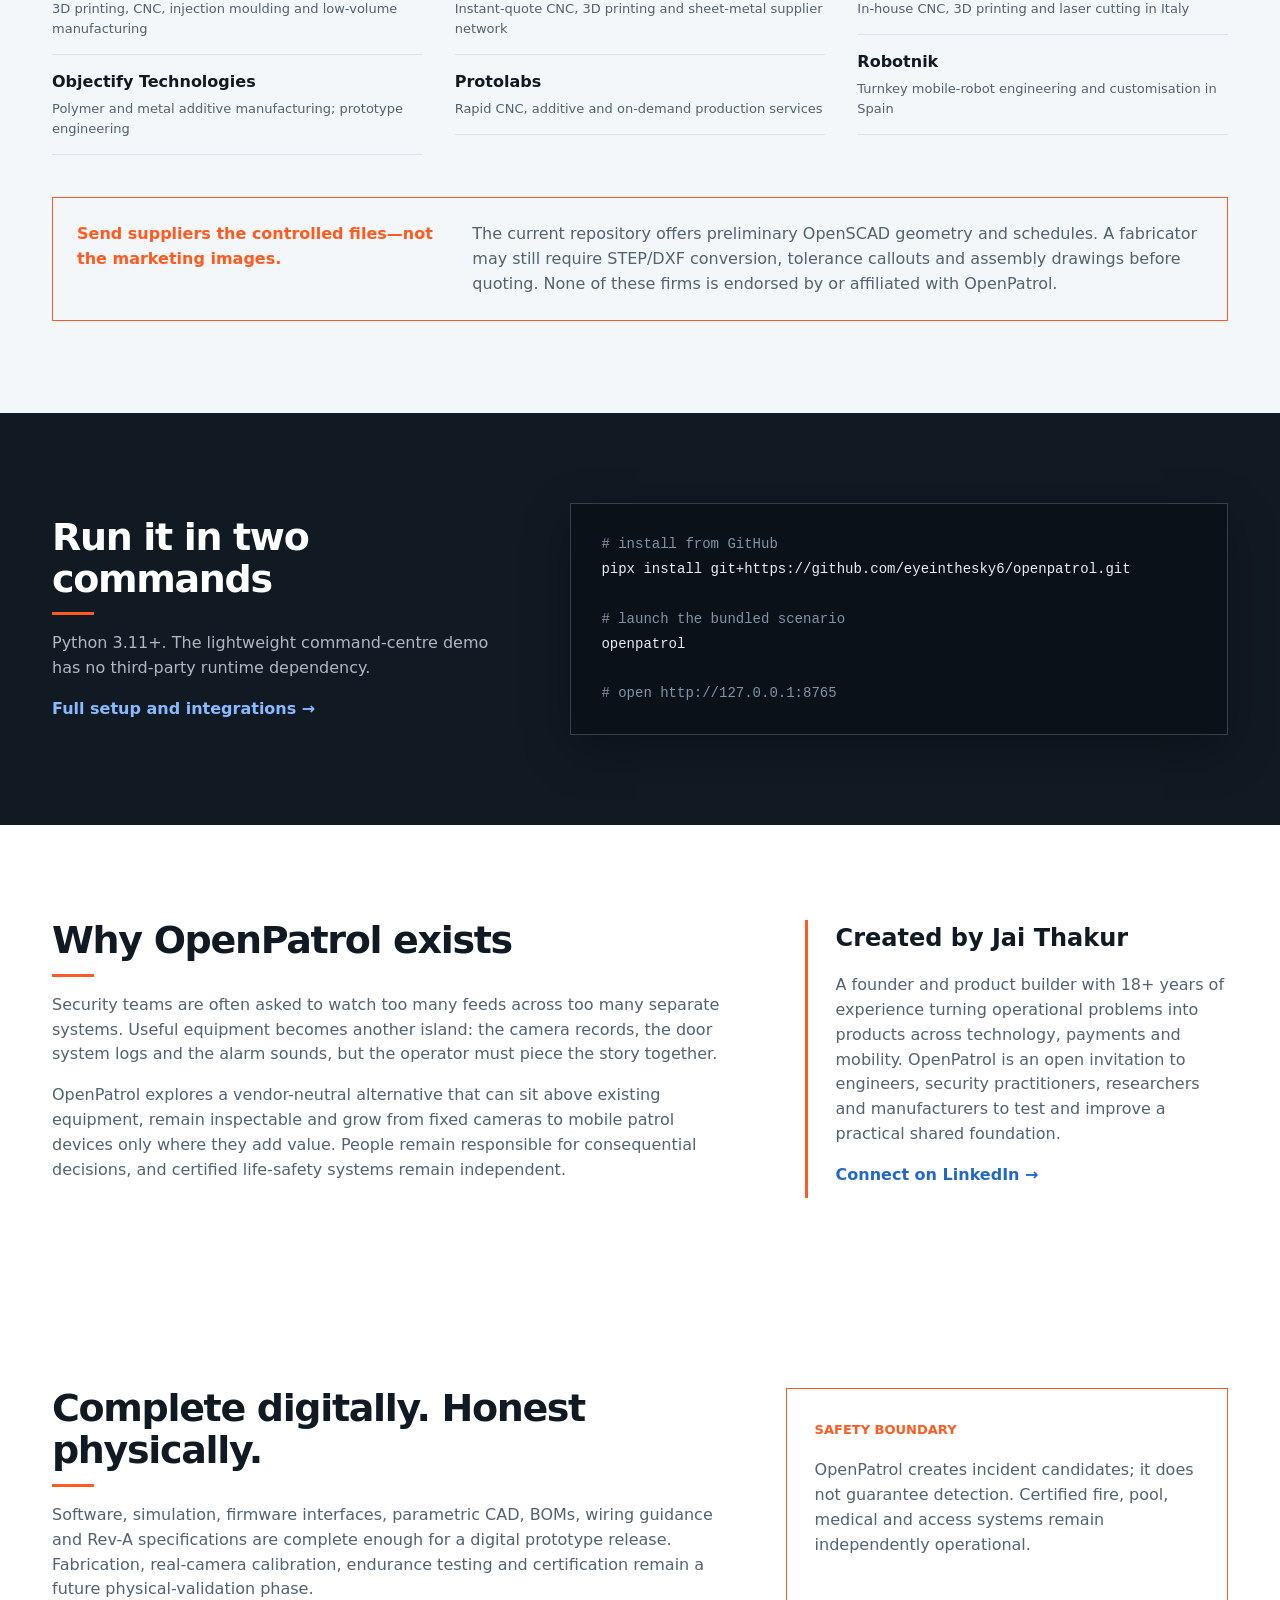
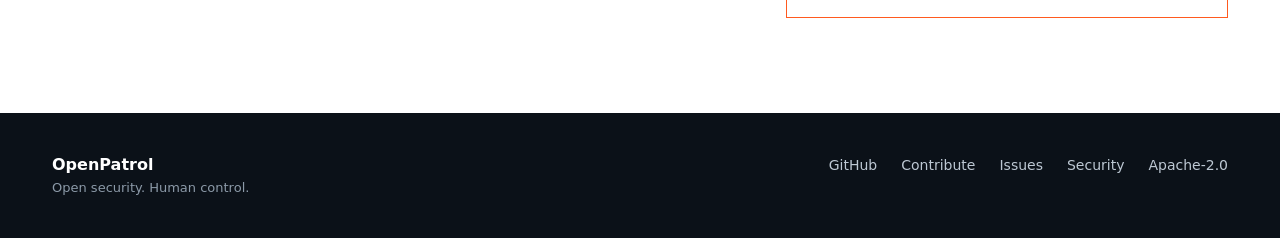
==== commit e640c9c0: "Rewrite site around security team outcomes" ====
--- a/site/index.html
+++ b/site/index.html
@@ -4,44 +4,44 @@
   <meta charset="utf-8">
   <meta name="viewport" content="width=device-width,initial-scale=1">
   <meta name="theme-color" content="#111923">
-  <meta name="description" content="OpenPatrol is an open-source, local-first security command centre for cameras, alarms, sensors, patrol robots and drones—with inspectable Rev-A hardware designs.">
-  <meta name="keywords" content="open source security robot, patrol robot, security drone, AI video surveillance, local security command center, ROS 2 security robot, OpenSCAD robot design">
+  <meta name="description" content="Use the cameras and security equipment you already have to spot possible incidents sooner, verify what happened and coordinate a response from one open-source command centre.">
+  <meta name="keywords" content="open source security platform, security camera monitoring software, incident detection, physical security command center, existing CCTV integration, patrol robot, security drone, local video surveillance">
   <meta name="author" content="Jai Thakur">
   <link rel="canonical" href="https://eyeinthesky6.github.io/openpatrol/">
   <meta property="og:type" content="website">
   <meta property="og:url" content="https://eyeinthesky6.github.io/openpatrol/">
-  <meta property="og:title" content="OpenPatrol — Open-source security command centre, robots and drones">
-  <meta property="og:description" content="Unify existing cameras, alarms, sensors, patrol robots and drones in one local-first, human-reviewed incident workflow.">
+  <meta property="og:title" content="OpenPatrol — Make your existing security systems work together">
+  <meta property="og:description" content="Spot possible incidents sooner, verify what happened and coordinate a response from one open-source command centre.">
   <meta property="og:image" content="https://eyeinthesky6.github.io/openpatrol/assets/openpatrol-family-hero.jpg">
   <meta name="twitter:card" content="summary_large_image">
-  <meta name="twitter:title" content="OpenPatrol — Open security. Human control.">
-  <meta name="twitter:description" content="An open-source digital engineering prototype for unified physical-security operations.">
+  <meta name="twitter:title" content="OpenPatrol — One open command centre for site security">
+  <meta name="twitter:description" content="Connect existing cameras, alarms and sensors. Review possible incidents and respond from one operator screen.">
   <meta name="twitter:image" content="https://eyeinthesky6.github.io/openpatrol/assets/openpatrol-family-hero.jpg">
-  <title>OpenPatrol | Open-source security robots, drones and command centre</title>
+  <title>OpenPatrol | Open-source security monitoring and incident response</title>
   <link rel="stylesheet" href="styles.css">
   <script type="application/ld+json">
-  {"@context":"https://schema.org","@type":"SoftwareSourceCode","name":"OpenPatrol","description":"Open-source local-first command centre for cameras, security systems, patrol robots and drones.","codeRepository":"https://github.com/eyeinthesky6/openpatrol","url":"https://eyeinthesky6.github.io/openpatrol/","license":"https://www.apache.org/licenses/LICENSE-2.0","programmingLanguage":["Python","JavaScript","OpenSCAD"],"author":{"@type":"Person","name":"Jai Thakur","url":"https://www.linkedin.com/in/jaithakur/"},"applicationCategory":"SecurityApplication","operatingSystem":"Linux, macOS, Windows via Python 3.11+"}
+  {"@context":"https://schema.org","@type":"SoftwareSourceCode","name":"OpenPatrol","description":"An open-source security platform that connects existing cameras, alarms and sensors so operators can review possible incidents and coordinate a response from one command centre.","codeRepository":"https://github.com/eyeinthesky6/openpatrol","url":"https://eyeinthesky6.github.io/openpatrol/","license":"https://www.apache.org/licenses/LICENSE-2.0","programmingLanguage":["Python","JavaScript","OpenSCAD"],"author":{"@type":"Person","name":"Jai Thakur","url":"https://www.linkedin.com/in/jaithakur/"},"applicationCategory":"SecurityApplication","operatingSystem":"Linux, macOS, Windows via Python 3.11+"}
   </script>
 </head>
 <body>
   <header class="nav"><a class="brand" href="#top"><span class="mark">OP</span>OpenPatrol</a><nav><a href="#capabilities">Capabilities</a><a href="#command-centre">Software</a><a href="#compare">Compare</a><a href="#engineering">Build</a><a href="#about">About</a></nav><a class="nav-github" href="https://github.com/eyeinthesky6/openpatrol">GitHub ↗</a></header>
   <main id="top">
     <section class="hero wrap">
-      <div class="hero-copy"><h1>Turn scattered security signals into <span>accountable action.</span></h1><p>OpenPatrol brings existing cameras, alarms, access systems, fixed sensors, patrol robots and drones into one local-first command centre—without locking the site to one hardware vendor.</p><div class="actions"><a class="button primary" href="#start">Run the demo</a><a class="button" href="https://github.com/eyeinthesky6/openpatrol">View source</a></div><div class="status"><strong>Alpha · Rev-A</strong><span>Completed digital engineering prototype</span></div></div>
+      <div class="hero-copy"><h1>Your cameras record everything. <span>Notice what matters.</span></h1><p>OpenPatrol helps a security team bring existing cameras, alarms and sensors onto one screen, review possible incidents sooner and coordinate what happens next.</p><ul class="hero-points"><li><strong>Keep the equipment you already have</strong><span>Connect common camera feeds, alarms, access systems and sensors.</span></li><li><strong>Bring important events to the operator</strong><span>Surface possible falls, break-ins, fights, distress and unusual movement for human review.</span></li><li><strong>Respond from the same place</strong><span>Verify evidence, raise alerts, speak through connected devices and keep an audit trail.</span></li></ul><div class="actions"><a class="button primary" href="#command-centre">See how it works</a><a class="button" href="#start">Run the demo</a></div><div class="status"><strong>Open source · Rev-A</strong><span>A working digital prototype for teams to inspect, test and improve</span></div></div>
       <div class="hero-visual product-hero"><img src="assets/openpatrol-family-hero.jpg" alt="OpenPatrol Rover One, TriScout, four-rotor AirScout and Sentinel Rev-A product family"><span class="measure m1">REV-A VISUALISATION</span><span class="measure m2">DIGITAL PROTOTYPE</span></div>
     </section>
 
-    <section class="value-strip"><div class="wrap"><strong>Keep the cameras you own.</strong><span>Add open incident coordination.</span><span>Extend coverage with robots when useful.</span><span>Keep consequential decisions with people.</span></div></section>
+    <section class="value-strip"><div class="wrap"><strong>Built for real sites with mixed equipment.</strong><span>Warehouses</span><span>Campuses</span><span>Industrial facilities</span><span>Gated communities</span></div></section>
 
-    <section id="capabilities" class="band"><div class="wrap"><div class="section-intro"><h2>A coordination layer for the whole site</h2><p>OpenPatrol is designed for warehouses, campuses, industrial facilities, gated communities and other sites where security technology has accumulated in disconnected islands.</p></div><div class="capabilities"><article><b>01</b><h3>Unify existing systems</h3><p>Ingest RTSP/ONVIF-compatible camera paths, Frigate, MQTT, NDJSON, alarm, access and authenticated generic events.</p></article><article><b>02</b><h3>Review incidents, not noise</h3><p>Fuse weak observations into explainable candidates for falls, intrusion, fights, distress, fire, panic, tamper and sudden movement.</p></article><article><b>03</b><h3>Respond from one console</h3><p>Route browser alerts, audio, strobes, sirens, recorded announcements and operator talkback—with evidence and an audit trail.</p></article><article><b>04</b><h3>Add mobile sensing</h3><p>Coordinate ROS 2 ground platforms and an autopilot-bounded aerial platform through the same supervised workflow.</p></article></div></div></section>
+    <section id="capabilities" class="band"><div class="wrap"><div class="section-intro"><h2>Security equipment should work as one system</h2><p>Most sites do not lack cameras. They lack one dependable way to connect what those cameras and sensors see with the people who must decide what to do.</p></div><div class="capabilities"><article><b>01</b><h3>See the whole site</h3><p>Bring live cameras, alarms, door events and fixed sensors into one operator view—even when they come from different systems.</p></article><article><b>02</b><h3>Know where to look</h3><p>Turn activity from several sources into a possible incident with the relevant time, place and evidence attached.</p></article><article><b>03</b><h3>Act without changing screens</h3><p>Alert the team, trigger a light or siren, play a warning, use talkback and record who took each action.</p></article><article><b>04</b><h3>Reach beyond fixed cameras</h3><p>Add a patrol robot or supervised drone when a site needs a closer view—without making them compulsory.</p></article></div><p class="technical-proof">For implementers: RTSP and ONVIF-compatible camera paths, Frigate, MQTT, NDJSON, generic event contracts, ROS 2 and Gazebo are documented in the repository.</p></div></section>
 
-    <section id="command-centre" class="wrap software"><div class="section-head"><div><h2>See the software, not just the robots</h2><p>The included command centre covers site overview, incident evidence review and audited response. These are source-faithful demo captures using the bundled warehouse scenario.</p></div><a href="https://github.com/eyeinthesky6/openpatrol/blob/main/docs/command-centre.md">Command-centre guide →</a></div><div class="screens"><figure class="screen-main"><img src="assets/command-centre-overview.svg" alt="OpenPatrol command centre site overview"><figcaption>Unified site and device overview</figcaption></figure><figure><img src="assets/command-centre-incident-review.svg" alt="OpenPatrol incident evidence review"><figcaption>Human-reviewed evidence workflow</figcaption></figure><figure><img src="assets/command-centre-talkback.svg" alt="OpenPatrol announcement and talkback console"><figcaption>Audited announcement and talkback</figcaption></figure></div></section>
+    <section id="command-centre" class="wrap software"><div class="section-head"><div><h2>From “something moved” to “here is what needs attention”</h2><p>The command centre gives an operator the site view, supporting evidence and response controls together. These demo screens use the warehouse scenario included with the project.</p></div><a href="https://github.com/eyeinthesky6/openpatrol/blob/main/docs/command-centre.md">See the operator guide →</a></div><div class="screens"><figure class="screen-main"><img src="assets/command-centre-overview.svg" alt="OpenPatrol command centre showing cameras, devices and site status"><figcaption>See cameras, devices and site status together</figcaption></figure><figure><img src="assets/command-centre-incident-review.svg" alt="OpenPatrol screen for reviewing evidence attached to a possible incident"><figcaption>Check the evidence before responding</figcaption></figure><figure><img src="assets/command-centre-talkback.svg" alt="OpenPatrol controls for announcements and operator talkback"><figcaption>Warn, speak and record the response</figcaption></figure></div></section>
 
     <section id="compare" class="compare"><div class="wrap"><div class="section-intro"><h2>Where OpenPatrol fits</h2><p>It is not a cheaper clone of a field-proven robot. It is an open integration and engineering starting point for teams that want to own the stack.</p></div><div class="table-scroll"><table><thead><tr><th>Published capability</th><th>OpenPatrol</th><th>Frigate</th><th>Knightscope K5</th><th>Asylon platform</th></tr></thead><tbody><tr><th>Primary role</th><td>Multi-system coordination</td><td>Local AI NVR</td><td>Managed security robot</td><td>Managed ground + aerial security</td></tr><tr><th>Open source / inspectable build files</th><td class="yes">Yes</td><td class="yes">Software</td><td>No</td><td>No</td></tr><tr><th>Local-first camera analytics path</th><td class="yes">Yes, via adapters</td><td class="yes">Yes</td><td>Vendor platform</td><td>Vendor platform</td></tr><tr><th>Camera, alarm, access and sensor fusion</th><td class="yes">Included contracts</td><td>Camera-centric</td><td>Vendor integrations</td><td>Vendor integrations</td></tr><tr><th>Ground robot + drone in one workflow</th><td class="yes">Reference designs</td><td>No</td><td>Ground portfolio</td><td class="yes">Yes</td></tr><tr><th>Editable robot CAD, BOM and firmware</th><td class="yes">Included</td><td>Not applicable</td><td>No</td><td>No</td></tr><tr><th>Physical field validation</th><td class="warn">Not yet</td><td>Software deployments</td><td class="yes">Commercially deployed</td><td class="yes">Commercially deployed</td></tr></tbody></table></div><p class="source-note">Comparison reflects public product documentation checked 3 August 2026. Sources: <a href="https://frigate.video/">Frigate</a>, <a href="https://knightscope.com/the-force">Knightscope</a>, <a href="https://asylonrobotics.com/solutions/dronedog/">Asylon DroneDog</a> and <a href="https://asylonrobotics.com/solutions/guardiandrone/">Guardian</a>. “Included” describes repository scope, not field performance.</p></div></section>
 
     <section id="engineering" class="wrap engineering"><div class="section-head"><div><h2>Engineering you can inspect</h2><p>Product visualisations communicate the family; controlled dimensions trace to locked Rev-A schedules and editable OpenSCAD sources.</p></div><a href="https://github.com/eyeinthesky6/openpatrol/tree/main/hardware">Browse hardware packs →</a></div><div class="drawings"><figure><img src="assets/sentinel-mast-envelope.svg" alt="Sentinel Rev-A mast dimensional envelope"><figcaption><strong>Sentinel Rev-A</strong><span>460 × 400 mm base · 980–1,500 mm sensor head</span></figcaption></figure><figure><img src="assets/airscout-envelope.svg" alt="AirScout Rev-A dimensional envelope"><figcaption><strong>AirScout Rev-A</strong><span>380 mm motor diagonal · 9-inch propeller envelope</span></figcaption></figure></div></section>
 
-    <section class="architecture"><div class="wrap"><h2>From signal to accountable action</h2><div class="flow"><div><strong>Sense</strong><span>Cameras · alarms · access · fixed sensors · robots</span></div><i>→</i><div><strong>Ingest</strong><span>Normalize open event contracts</span></div><i>→</i><div><strong>Fuse</strong><span>Create conservative incident candidates</span></div><i>→</i><div><strong>Review + act</strong><span>Operator decision · device alert · evidence audit</span></div></div></div></section>
+    <section class="architecture"><div class="wrap"><h2>One simple path from event to response</h2><div class="flow"><div><strong>Something happens</strong><span>A camera, alarm, door, sensor or patrol device sees activity</span></div><i>→</i><div><strong>Bring it together</strong><span>OpenPatrol attaches the place, time and available evidence</span></div><i>→</i><div><strong>Ask for attention</strong><span>The system presents a possible incident instead of making the final call</span></div><i>→</i><div><strong>A person responds</strong><span>Verify · alert · speak · dispatch · preserve the record</span></div></div></div></section>
 
     <section class="wrap operations"><div class="section-head"><div><h2>One workflow, across the site</h2><p>Rover One, Sentinel and the four-rotor AirScout extend the same operator-controlled incident workflow beyond fixed cameras.</p></div></div><figure><img src="assets/openpatrol-warehouse-operation.jpg" alt="OpenPatrol Rover One, Sentinel and four-rotor AirScout operating in a warehouse"><figcaption>Rev-A product visualisation · physical performance remains unvalidated</figcaption></figure></section>
 
@@ -57,7 +57,7 @@
 
 <span># open http://127.0.0.1:8765</span></code></pre></div></section>
 
-    <section id="about" class="wrap about"><div><h2>About the project</h2><p>OpenPatrol began with a simple question: why should a site need separate, closed consoles for cameras, alarms, sensors, robots and drones? Rev-A explores an open coordination layer and a family of low-cost reference devices that teams can inspect, simulate and adapt.</p><p>The project deliberately keeps humans responsible for consequential actions and treats certified life-safety systems as independent—not replaceable.</p></div><aside><h3>Created by Jai Thakur</h3><p>A product builder and founder with 18+ years across product management, payments, sales, marketing and business development. OpenPatrol is part of a broader effort to turn ambitious product ideas into practical, inspectable prototypes.</p><a href="https://www.linkedin.com/in/jaithakur/">Connect on LinkedIn →</a></aside></section>
+    <section id="about" class="wrap about"><div><h2>Why OpenPatrol exists</h2><p>Security teams are often asked to watch too many feeds across too many separate systems. Useful equipment becomes another island: the camera records, the door system logs and the alarm sounds, but the operator must piece the story together.</p><p>OpenPatrol explores a vendor-neutral alternative that can sit above existing equipment, remain inspectable and grow from fixed cameras to mobile patrol devices only where they add value. People remain responsible for consequential decisions, and certified life-safety systems remain independent.</p></div><aside><h3>Created by Jai Thakur</h3><p>A founder and product builder with 18+ years of experience turning operational problems into products across technology, payments and mobility. OpenPatrol is an open invitation to engineers, security practitioners, researchers and manufacturers to test and improve a practical shared foundation.</p><a href="https://www.linkedin.com/in/jaithakur/">Connect on LinkedIn →</a></aside></section>
 
     <section class="wrap boundary"><div><h2>Complete digitally. Honest physically.</h2><p>Software, simulation, firmware interfaces, parametric CAD, BOMs, wiring guidance and Rev-A specifications are complete enough for a digital prototype release. Fabrication, real-camera calibration, endurance testing and certification remain a future physical-validation phase.</p></div><div class="boundary-note"><strong>Safety boundary</strong><p>OpenPatrol creates incident candidates; it does not guarantee detection. Certified fire, pool, medical and access systems remain independently operational.</p></div></section>
   </main>
